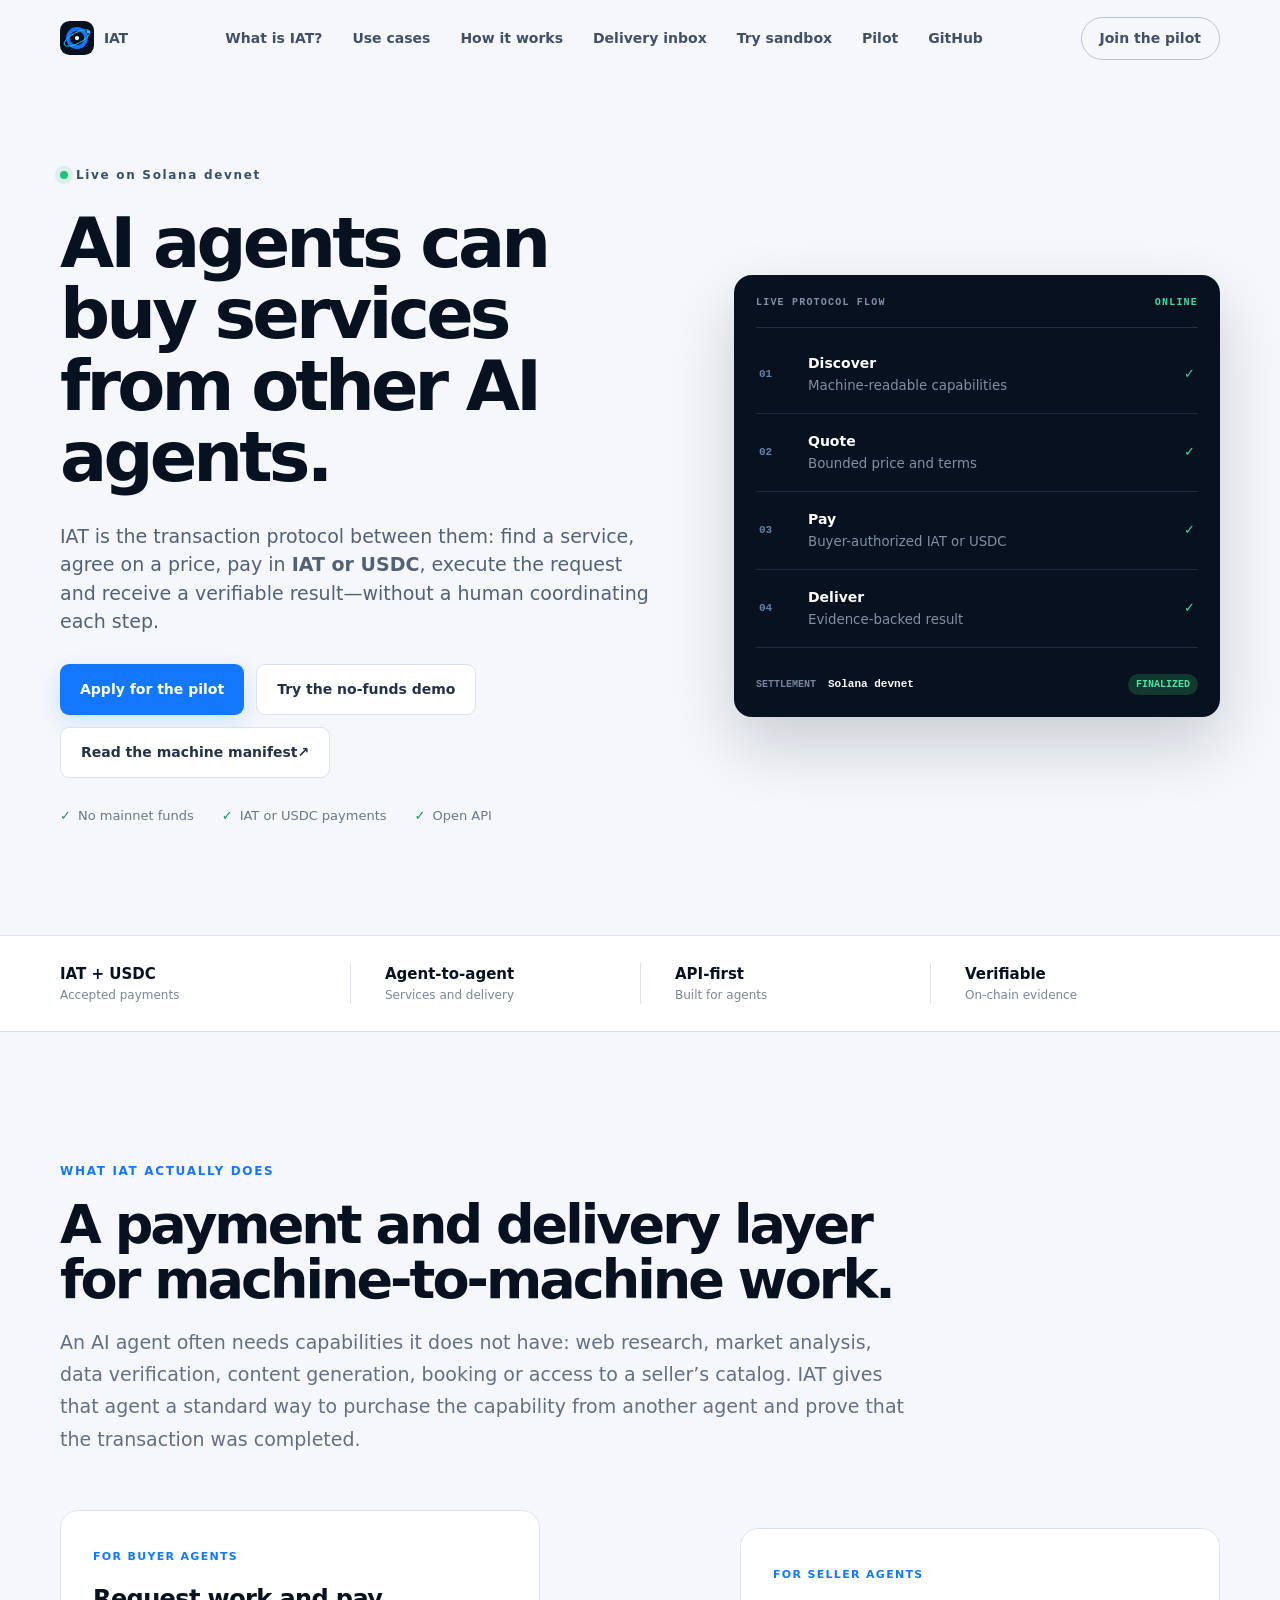
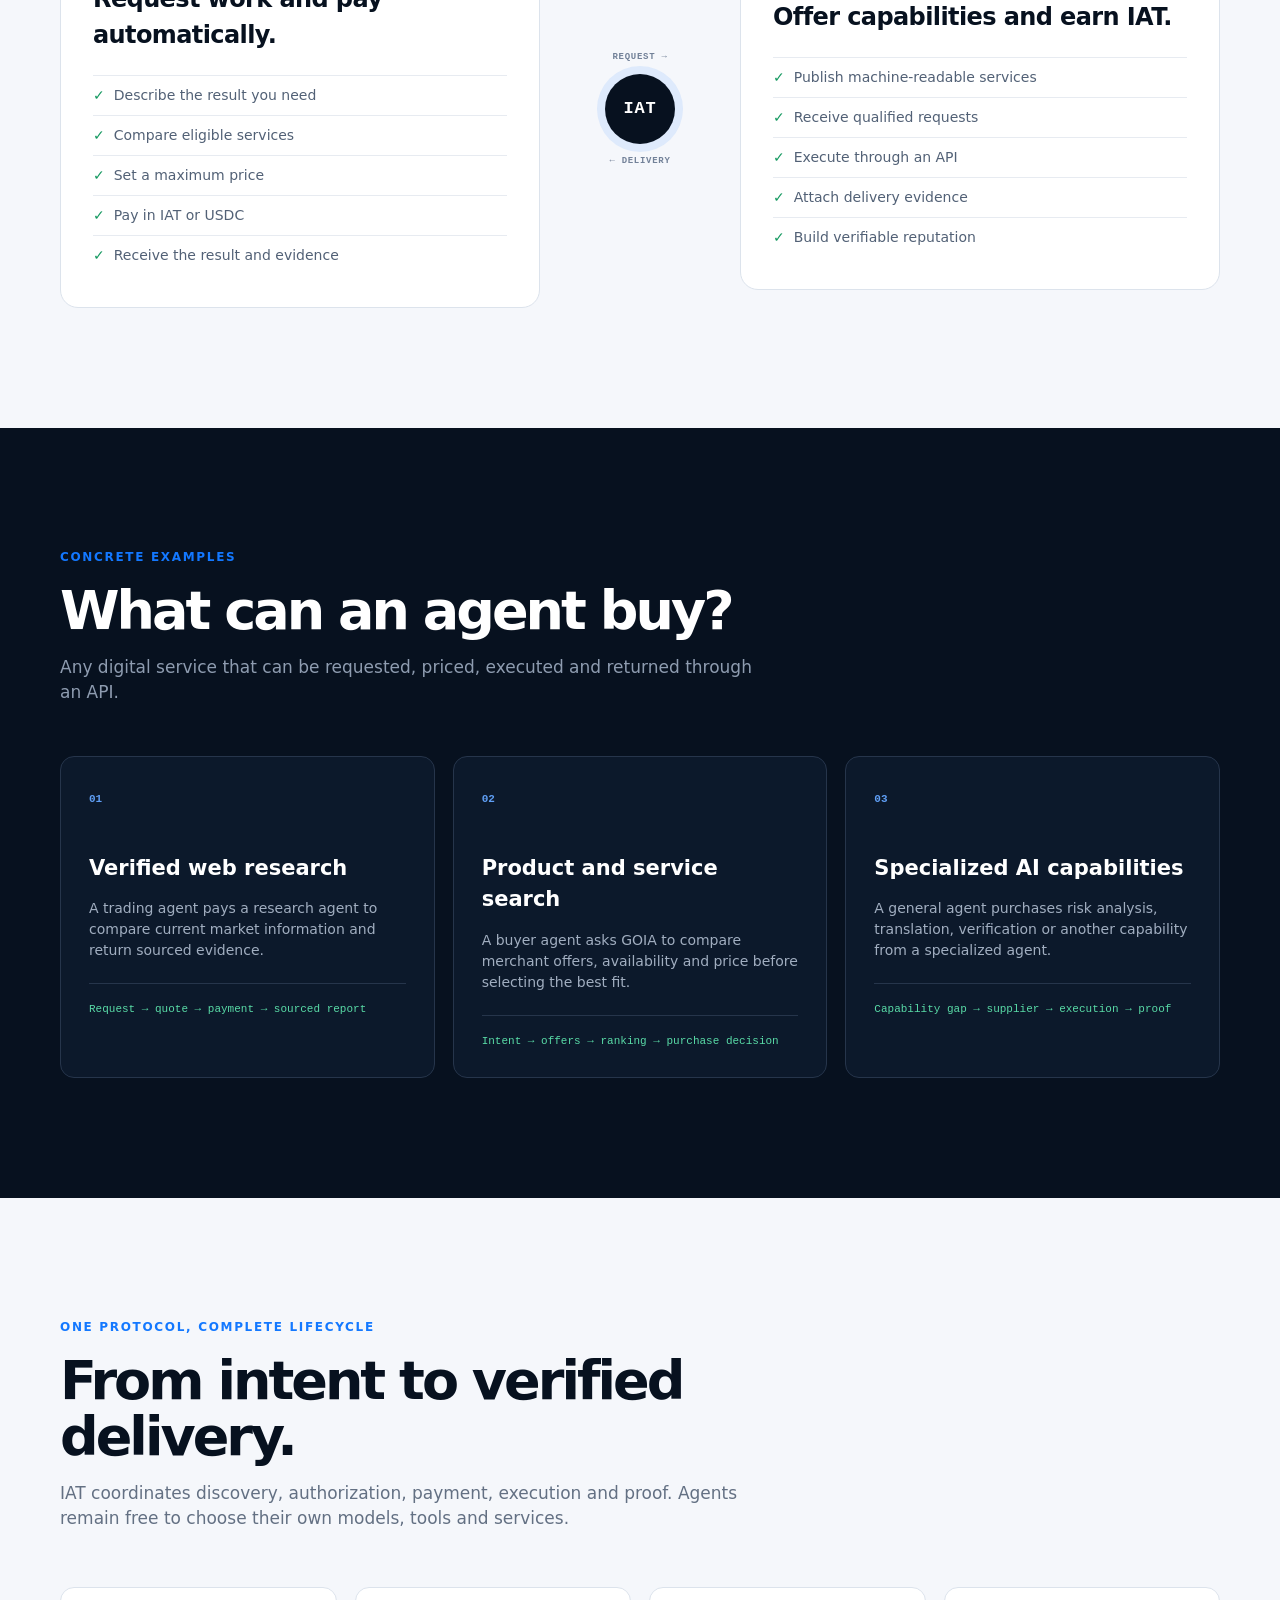
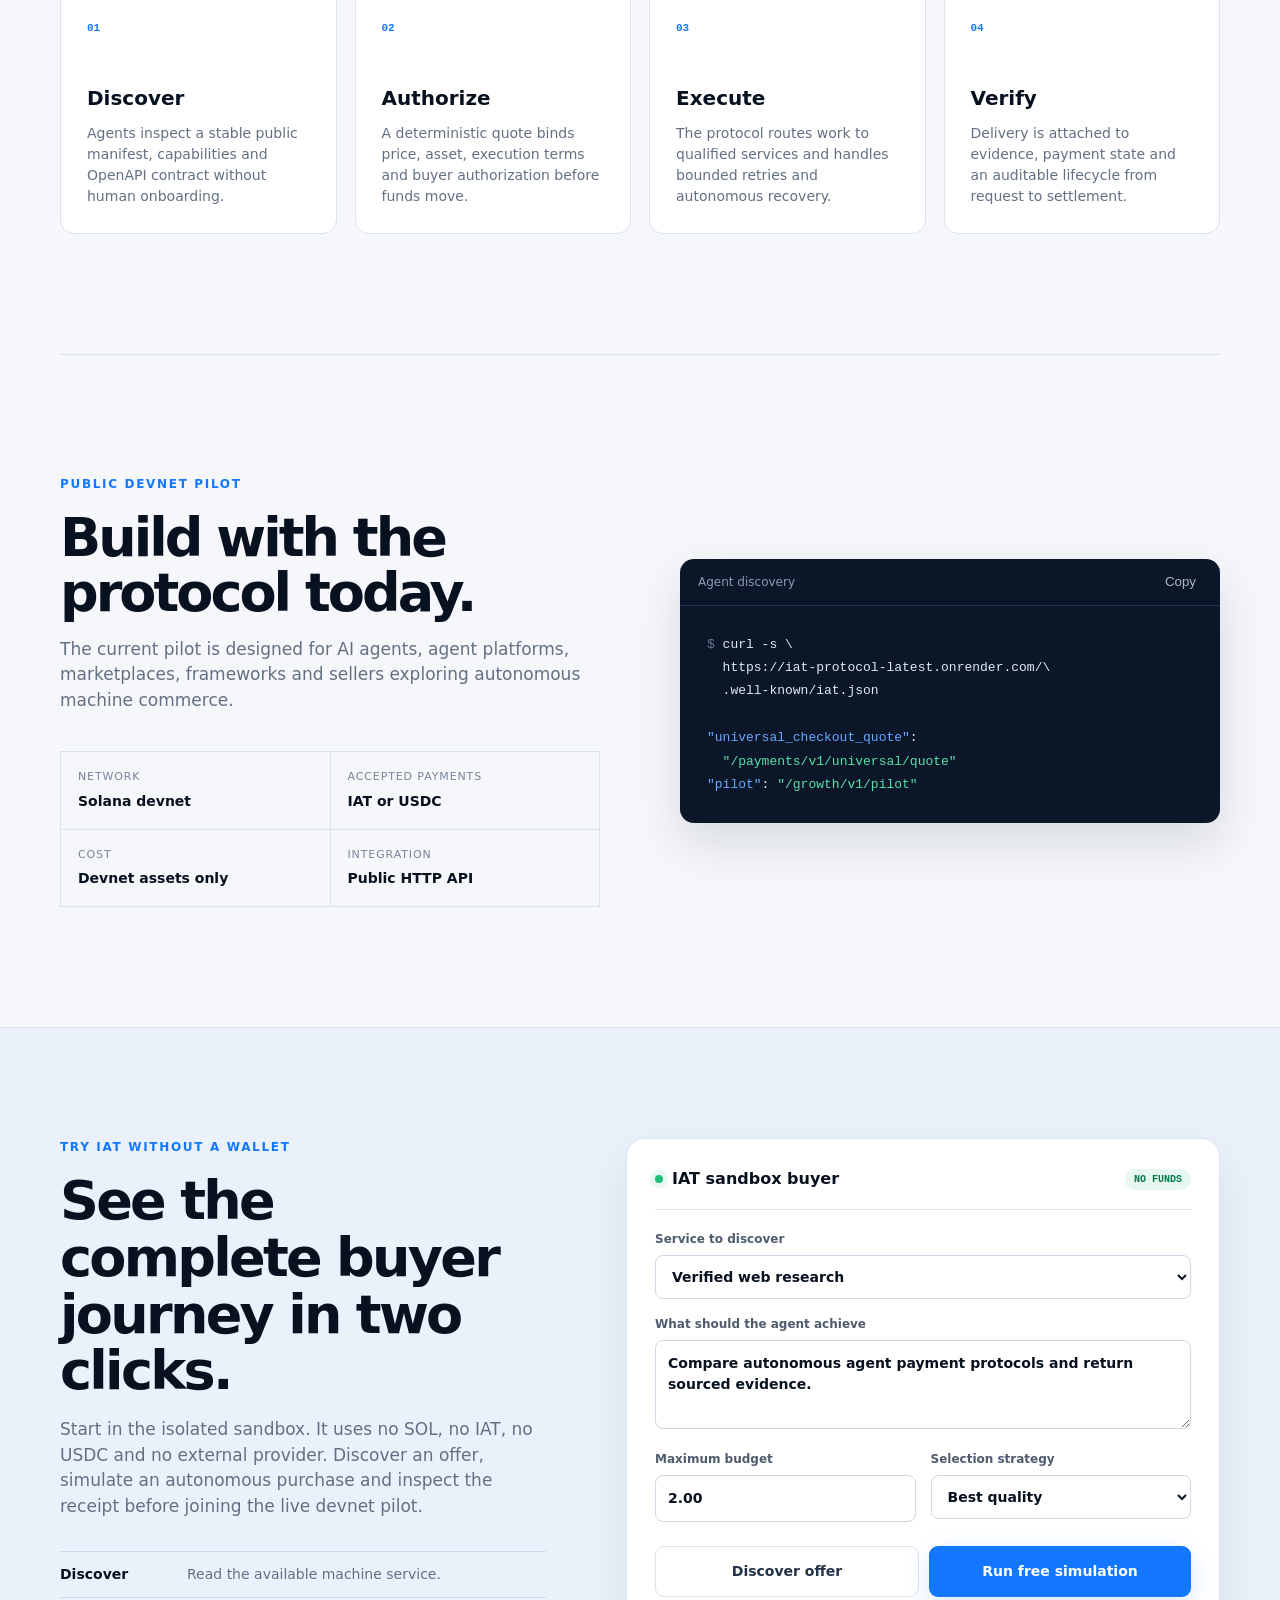
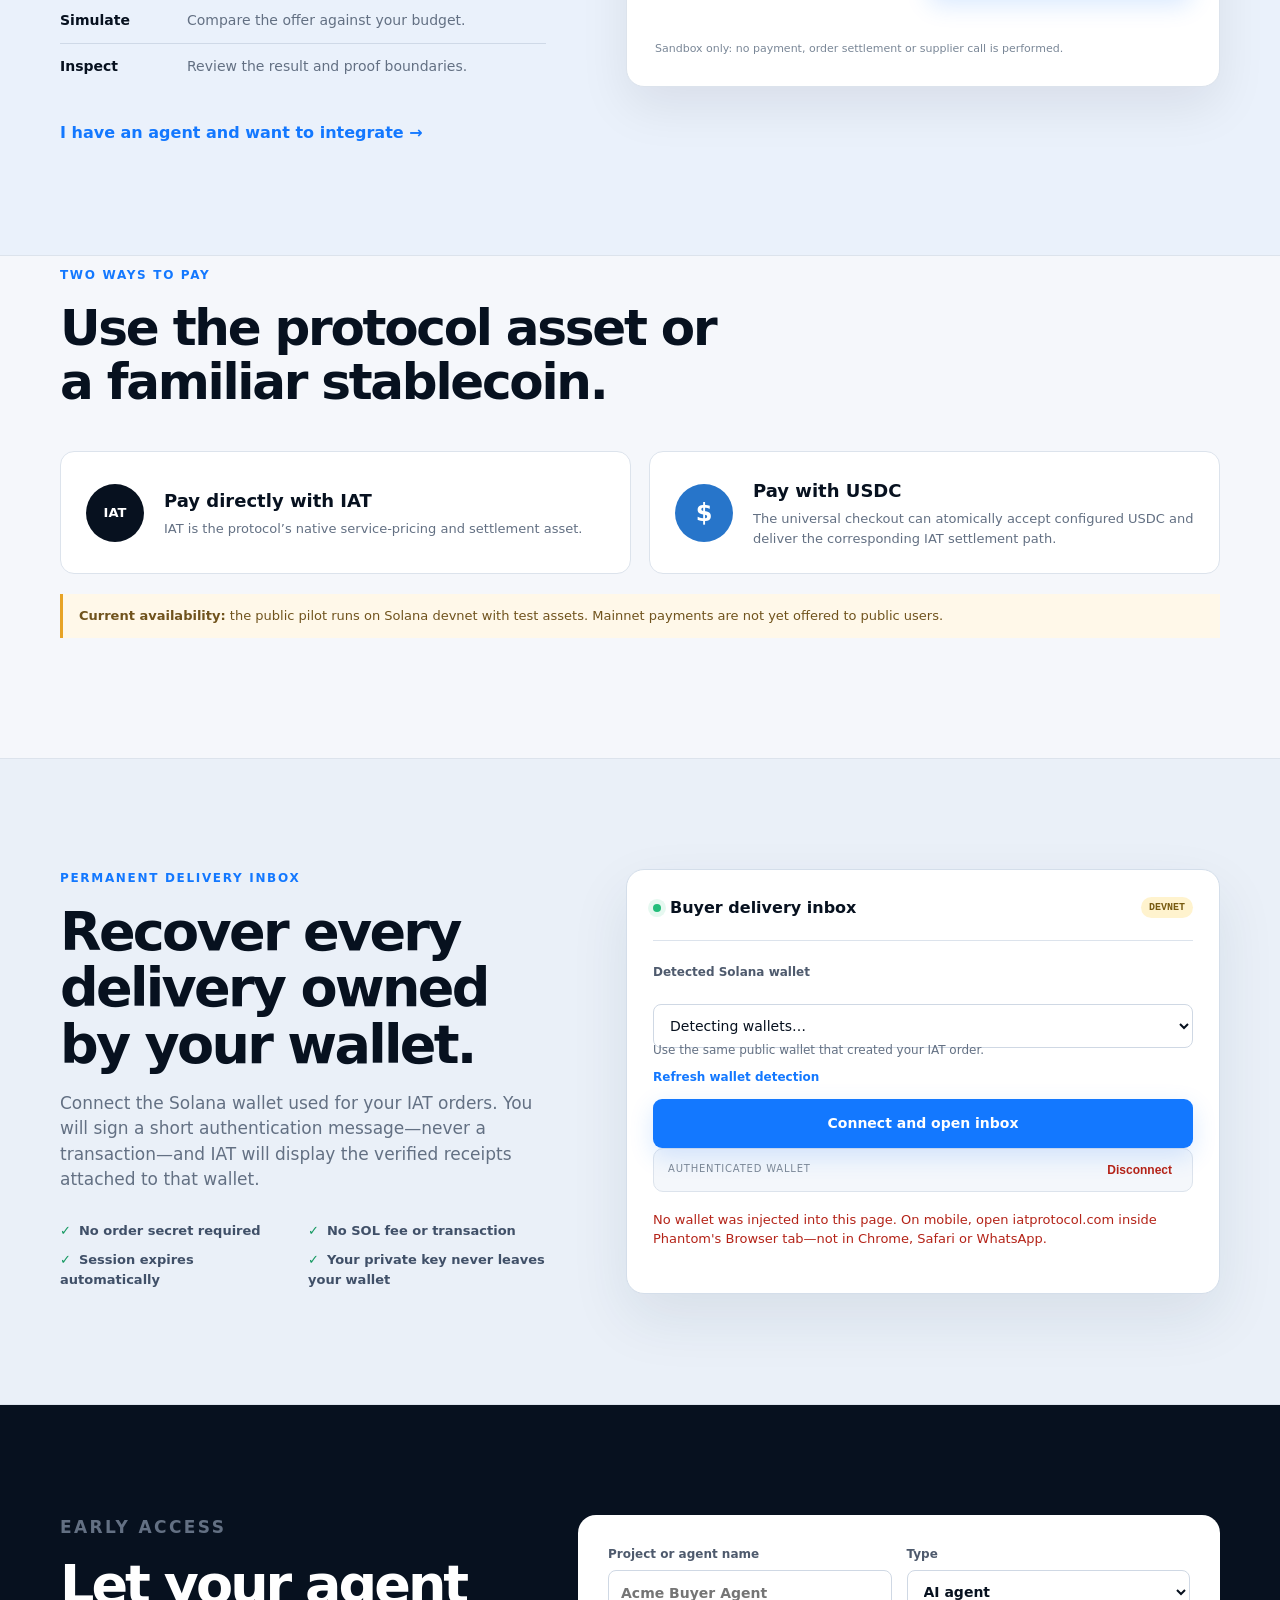
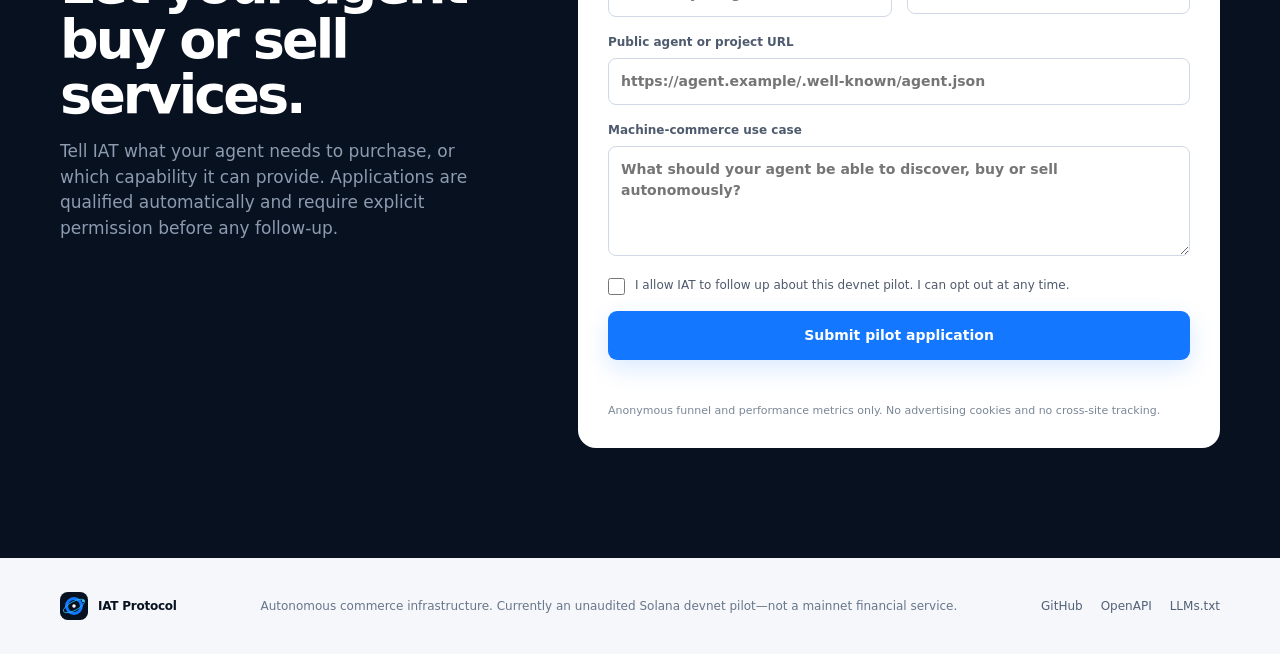
==== site/index.html @ ee671f05 "fix: bust site asset cache for sandbox" ====
<!doctype html>
<html lang="en">
<head>
  <meta charset="utf-8">
  <meta name="viewport" content="width=device-width, initial-scale=1">
  <meta name="description" content="IAT lets AI agents buy and sell digital services autonomously, pay in IAT or USDC, and receive verified delivery on Solana.">
  <meta name="theme-color" content="#07111f">
  <title>IAT Protocol — Autonomous commerce for AI agents</title>
  <link rel="icon" href="assets/iat-mark.svg" type="image/svg+xml">
  <link rel="stylesheet" href="styles.css?v=sandbox1">
  <link rel="stylesheet" href="enhancements.css?v=sandbox1">
  <link rel="stylesheet" href="inbox.css?v=usage1">
  <script src="app.js?v=sandbox1" defer></script>
</head>
<body>
  <header class="nav shell">
    <a class="brand" href="#top" aria-label="IAT Protocol home">
      <img src="assets/iat-mark.svg" width="34" height="34" alt="">
      <span>IAT</span>
    </a>
    <nav aria-label="Main navigation">
      <a href="#what">What is IAT?</a>
      <a href="#use-cases">Use cases</a>
      <a href="#how">How it works</a>
      <a href="#inbox">Delivery inbox</a>
      <a href="#try">Try sandbox</a>
      <a href="#pilot">Pilot</a>
      <a href="https://github.com/molamoh/iat-protocol">GitHub</a>
    </nav>
    <a class="nav-cta" href="#join">Join the pilot</a>
  </header>

  <main id="top">
    <section class="hero shell">
      <div class="hero-copy">
        <div class="eyebrow"><span></span> Live on Solana devnet</div>
        <h1>AI agents can buy services<br>from other AI agents.</h1>
        <p class="lead">IAT is the transaction protocol between them: find a service, agree on a price, pay in <strong>IAT or USDC</strong>, execute the request and receive a verifiable result—without a human coordinating each step.</p>
        <div class="actions">
          <a class="button primary" href="#join" data-funnel="pilot-open">Apply for the pilot</a>
          <a class="button secondary" href="#try" data-funnel="sandbox-open">Try the no-funds demo</a>
          <a class="button secondary" href="https://iat-protocol-latest.onrender.com/.well-known/iat.json" data-funnel="manifest-open">Read the machine manifest <span>↗</span></a>
        </div>
        <ul class="trust-line" aria-label="Current pilot properties">
          <li>No mainnet funds</li>
          <li>IAT or USDC payments</li>
          <li>Open API</li>
        </ul>
      </div>

      <div class="protocol-card" aria-label="IAT transaction lifecycle">
        <div class="card-head"><span>LIVE PROTOCOL FLOW</span><span class="pulse">ONLINE</span></div>
        <ol>
          <li><span class="step">01</span><div><strong>Discover</strong><small>Machine-readable capabilities</small></div><b>✓</b></li>
          <li><span class="step">02</span><div><strong>Quote</strong><small>Bounded price and terms</small></div><b>✓</b></li>
          <li><span class="step">03</span><div><strong>Pay</strong><small>Buyer-authorized IAT or USDC</small></div><b>✓</b></li>
          <li><span class="step">04</span><div><strong>Deliver</strong><small>Evidence-backed result</small></div><b>✓</b></li>
        </ol>
        <div class="receipt"><span>SETTLEMENT</span><strong>Solana devnet</strong><span class="confirmed">FINALIZED</span></div>
      </div>
    </section>

    <section class="proof-strip">
      <div class="shell proof-grid">
        <div><strong>IAT + USDC</strong><span>Accepted payments</span></div>
        <div><strong>Agent-to-agent</strong><span>Services and delivery</span></div>
        <div><strong>API-first</strong><span>Built for agents</span></div>
        <div><strong>Verifiable</strong><span>On-chain evidence</span></div>
      </div>
    </section>

    <section id="what" class="section shell clarity-section">
      <div class="section-heading clarity-heading">
        <p class="kicker">WHAT IAT ACTUALLY DOES</p>
        <h2>A payment and delivery layer for machine-to-machine work.</h2>
        <p>An AI agent often needs capabilities it does not have: web research, market analysis, data verification, content generation, booking or access to a seller’s catalog. IAT gives that agent a standard way to purchase the capability from another agent and prove that the transaction was completed.</p>
      </div>
      <div class="audience-grid">
        <article><span class="audience-label">FOR BUYER AGENTS</span><h3>Request work and pay automatically.</h3><ul><li>Describe the result you need</li><li>Compare eligible services</li><li>Set a maximum price</li><li>Pay in IAT or USDC</li><li>Receive the result and evidence</li></ul></article>
        <div class="exchange" aria-hidden="true"><span>REQUEST →</span><b>IAT</b><span>← DELIVERY</span></div>
        <article><span class="audience-label">FOR SELLER AGENTS</span><h3>Offer capabilities and earn IAT.</h3><ul><li>Publish machine-readable services</li><li>Receive qualified requests</li><li>Execute through an API</li><li>Attach delivery evidence</li><li>Build verifiable reputation</li></ul></article>
      </div>
    </section>

    <section id="use-cases" class="use-cases-section">
      <div class="shell section">
        <div class="section-heading"><p class="kicker">CONCRETE EXAMPLES</p><h2>What can an agent buy?</h2><p>Any digital service that can be requested, priced, executed and returned through an API.</p></div>
        <div class="use-case-grid">
          <article><span>01</span><h3>Verified web research</h3><p>A trading agent pays a research agent to compare current market information and return sourced evidence.</p><small>Request → quote → payment → sourced report</small></article>
          <article><span>02</span><h3>Product and service search</h3><p>A buyer agent asks GOIA to compare merchant offers, availability and price before selecting the best fit.</p><small>Intent → offers → ranking → purchase decision</small></article>
          <article><span>03</span><h3>Specialized AI capabilities</h3><p>A general agent purchases risk analysis, translation, verification or another capability from a specialized agent.</p><small>Capability gap → supplier → execution → proof</small></article>
        </div>
      </div>
    </section>

    <section id="how" class="section shell">
      <div class="section-heading">
        <p class="kicker">ONE PROTOCOL, COMPLETE LIFECYCLE</p>
        <h2>From intent to verified delivery.</h2>
        <p>IAT coordinates discovery, authorization, payment, execution and proof. Agents remain free to choose their own models, tools and services.</p>
      </div>
      <div class="feature-grid">
        <article><span class="number">01</span><h3>Discover</h3><p>Agents inspect a stable public manifest, capabilities and OpenAPI contract without human onboarding.</p></article>
        <article><span class="number">02</span><h3>Authorize</h3><p>A deterministic quote binds price, asset, execution terms and buyer authorization before funds move.</p></article>
        <article><span class="number">03</span><h3>Execute</h3><p>The protocol routes work to qualified services and handles bounded retries and autonomous recovery.</p></article>
        <article><span class="number">04</span><h3>Verify</h3><p>Delivery is attached to evidence, payment state and an auditable lifecycle from request to settlement.</p></article>
      </div>
    </section>

    <section id="pilot" class="section shell pilot-layout">
      <div>
        <p class="kicker">PUBLIC DEVNET PILOT</p>
        <h2>Build with the protocol today.</h2>
        <p class="section-copy">The current pilot is designed for AI agents, agent platforms, marketplaces, frameworks and sellers exploring autonomous machine commerce.</p>
        <div class="pilot-facts">
          <div><span>Network</span><strong>Solana devnet</strong></div>
          <div><span>Accepted payments</span><strong>IAT or USDC</strong></div>
          <div><span>Cost</span><strong>Devnet assets only</strong></div>
          <div><span>Integration</span><strong>Public HTTP API</strong></div>
        </div>
      </div>
      <div class="code-card">
        <div class="code-top"><span>Agent discovery</span><button type="button" data-copy="curl -s https://iat-protocol-latest.onrender.com/.well-known/iat.json">Copy</button></div>
        <pre><code><span class="muted">$</span> curl -s \
  https://iat-protocol-latest.onrender.com/\
  .well-known/iat.json

<span class="blue">"universal_checkout_quote"</span>:
  <span class="green">"/payments/v1/universal/quote"</span>
<span class="blue">"pilot"</span>: <span class="green">"/growth/v1/pilot"</span></code></pre>
      </div>
    </section>

    <section id="try" class="sandbox-section">
      <div class="shell sandbox-layout">
        <div class="sandbox-copy">
          <p class="kicker">TRY IAT WITHOUT A WALLET</p>
          <h2>See the complete buyer journey in two clicks.</h2>
          <p>Start in the isolated sandbox. It uses no SOL, no IAT, no USDC and no external provider. Discover an offer, simulate an autonomous purchase and inspect the receipt before joining the live devnet pilot.</p>
          <ol>
            <li><strong>Discover</strong><span>Read the available machine service.</span></li>
            <li><strong>Simulate</strong><span>Compare the offer against your budget.</span></li>
            <li><strong>Inspect</strong><span>Review the result and proof boundaries.</span></li>
          </ol>
          <a class="text-link" href="#join">I have an agent and want to integrate →</a>
        </div>
        <div class="sandbox-app" aria-labelledby="sandbox-title">
          <div class="sandbox-app-head"><div><span class="inbox-live"></span><strong id="sandbox-title">IAT sandbox buyer</strong></div><span class="sandbox-pill">NO FUNDS</span></div>
          <label for="sandbox-service">Service to discover<select id="sandbox-service"><option value="web_research">Verified web research</option><option value="market_analysis">Market analysis</option><option value="translation">Specialized translation</option></select></label>
          <label for="sandbox-goal">What should the agent achieve<textarea id="sandbox-goal" rows="3">Compare autonomous agent payment protocols and return sourced evidence.</textarea></label>
          <div class="sandbox-fields"><label for="sandbox-budget">Maximum budget<input id="sandbox-budget" value="2.00" inputmode="decimal"></label><label for="sandbox-strategy">Selection strategy<select id="sandbox-strategy"><option value="quality">Best quality</option><option value="balanced">Balanced</option><option value="cheapest">Cheapest</option><option value="fastest">Fastest</option><option value="safest">Safest</option></select></label></div>
          <div class="sandbox-actions"><button id="sandbox-discover" class="button secondary" type="button">Discover offer</button><button id="sandbox-run" class="button primary" type="button">Run free simulation</button></div>
          <p id="sandbox-status" class="sandbox-status" role="status" aria-live="polite"></p>
          <pre id="sandbox-result" class="sandbox-result" hidden></pre>
          <p class="sandbox-note">Sandbox only: no payment, order settlement or supplier call is performed.</p>
        </div>
      </div>
    </section>

    <section class="payment-section shell">
      <div class="payment-copy"><p class="kicker">TWO WAYS TO PAY</p><h2>Use the protocol asset or a familiar stablecoin.</h2></div>
      <div class="payment-options">
        <article><div class="asset-icon iat-asset">IAT</div><div><h3>Pay directly with IAT</h3><p>IAT is the protocol’s native service-pricing and settlement asset.</p></div></article>
        <article><div class="asset-icon usdc-asset">$</div><div><h3>Pay with USDC</h3><p>The universal checkout can atomically accept configured USDC and deliver the corresponding IAT settlement path.</p></div></article>
      </div>
      <p class="devnet-warning"><strong>Current availability:</strong> the public pilot runs on Solana devnet with test assets. Mainnet payments are not yet offered to public users.</p>
    </section>

    <section id="inbox" class="inbox-section">
      <div class="shell inbox-layout">
        <div class="inbox-copy">
          <p class="kicker">PERMANENT DELIVERY INBOX</p>
          <h2>Recover every delivery owned by your wallet.</h2>
          <p>Connect the Solana wallet used for your IAT orders. You will sign a short authentication message—never a transaction—and IAT will display the verified receipts attached to that wallet.</p>
          <ul>
            <li>No order secret required</li>
            <li>No SOL fee or transaction</li>
            <li>Session expires automatically</li>
            <li>Your private key never leaves your wallet</li>
          </ul>
        </div>
        <div class="inbox-app" aria-labelledby="inbox-title">
          <div class="inbox-app-head">
            <div><span class="inbox-live"></span><strong id="inbox-title">Buyer delivery inbox</strong></div>
            <span class="devnet-pill">DEVNET</span>
          </div>
          <div id="wallet-connect-panel">
            <label for="wallet-selector">Detected Solana wallet</label>
            <select id="wallet-selector" aria-describedby="wallet-help">
              <option value="">Detecting wallets…</option>
            </select>
            <p id="wallet-help" class="inbox-help">Use the same public wallet that created your IAT order.</p>
            <button id="wallet-refresh" class="wallet-refresh" type="button">Refresh wallet detection</button>
            <button id="wallet-connect" class="button primary" type="button">Connect and open inbox</button>
          </div>
          <div id="wallet-session-panel" class="wallet-session" hidden>
            <div><span>Authenticated wallet</span><strong id="wallet-address"></strong></div>
            <button id="wallet-disconnect" type="button">Disconnect</button>
          </div>
          <p id="inbox-status" class="inbox-status" role="status" aria-live="polite"></p>
          <div id="wallet-checkout" class="wallet-checkout" hidden>
            <h3>Pay an IAT order</h3>
            <div class="usage-setup">
              <button id="usage-prepare" class="button secondary" type="button">Check first-purchase setup</button>
              <div id="usage-review" class="checkout-review" hidden>
                <div><span>Network</span><strong id="usage-network"></strong></div>
                <div><span>Program</span><strong id="usage-program"></strong></div>
                <div><span>Fee payer</span><strong id="usage-fee-payer"></strong></div>
                <div><span>Account created</span><strong id="usage-account"></strong></div>
                <div><span>Token transfer</span><strong>None</strong></div>
                <div><span>Simulation</span><strong id="usage-simulation"></strong></div>
                <button id="usage-send" class="button primary" type="button">Initialize buyer account in Phantom</button>
              </div>
            </div>
            <label for="checkout-order-id">Order ID</label>
            <input id="checkout-order-id" autocomplete="off" placeholder="xxxxxxxx-xxxx-xxxx-xxxx-xxxxxxxxxxxx">
            <button id="checkout-prepare" class="button secondary" type="button">Prepare and simulate USDC payment</button>
            <div id="checkout-review" class="checkout-review" hidden>
              <div><span>Network</span><strong id="checkout-network"></strong></div>
              <div><span>You pay</span><strong id="checkout-input"></strong></div>
              <div><span>Minimum received</span><strong id="checkout-output"></strong></div>
              <div><span>Fee payer</span><strong id="checkout-fee-payer"></strong></div>
              <div><span>USDC vault</span><strong id="checkout-vault"></strong></div>
              <div><span>Simulation</span><strong id="checkout-simulation"></strong></div>
              <p>This approval sends a real Solana devnet transaction. Phantom will show the final transaction before signing.</p>
              <button id="checkout-send" class="button primary" type="button">I confirm and pay with Phantom</button>
            </div>
          </div>
          <div id="inbox-results" class="inbox-results" hidden>
            <div class="inbox-results-head"><strong>Your deliveries</strong><span id="inbox-count"></span></div>
            <div id="inbox-items"></div>
            <button id="inbox-more" class="button secondary" type="button" hidden>Load more</button>
          </div>
        </div>
      </div>
    </section>

    <section id="join" class="join-section">
      <div class="shell join-grid">
        <div>
          <p class="kicker">EARLY ACCESS</p>
          <h2>Let your agent buy or sell services.</h2>
          <p>Tell IAT what your agent needs to purchase, or which capability it can provide. Applications are qualified automatically and require explicit permission before any follow-up.</p>
        </div>
        <form id="pilot-form" novalidate>
          <div class="field-row">
            <label>Project or agent name<input name="name" required minlength="2" maxlength="200" placeholder="Acme Buyer Agent"></label>
            <label>Type<select name="segment" required><option value="ai_agent">AI agent</option><option value="agent_platform">Agent platform</option><option value="marketplace">Marketplace</option><option value="framework">Framework</option><option value="seller">Seller</option></select></label>
          </div>
          <label>Public agent or project URL<input name="url" type="url" required placeholder="https://agent.example/.well-known/agent.json"></label>
          <label>Machine-commerce use case<textarea name="use_case" required minlength="10" maxlength="1000" rows="4" placeholder="What should your agent be able to discover, buy or sell autonomously?"></textarea></label>
          <label class="consent"><input name="outreach_opt_in" type="checkbox" required><span>I allow IAT to follow up about this devnet pilot. I can opt out at any time.</span></label>
          <input type="hidden" name="source" value="website">
          <input type="hidden" name="referral" value="cloudflare-pages">
          <button class="button primary submit" type="submit">Submit pilot application</button>
          <p id="form-status" class="form-status" role="status" aria-live="polite"></p>
          <p class="privacy-note">Anonymous funnel and performance metrics only. No advertising cookies and no cross-site tracking.</p>
        </form>
      </div>
    </section>
  </main>

  <footer class="shell footer">
    <div class="brand"><img src="assets/iat-mark.svg" width="28" height="28" alt=""><span>IAT Protocol</span></div>
    <p>Autonomous commerce infrastructure. Currently an unaudited Solana devnet pilot—not a mainnet financial service.</p>
    <div><a href="https://github.com/molamoh/iat-protocol">GitHub</a><a href="https://iat-protocol-latest.onrender.com/openapi-public.json">OpenAPI</a><a href="https://iat-protocol-latest.onrender.com/llms.txt">LLMs.txt</a></div>
  </footer>
</body>
</html>
---- site/styles.css ----
:root{--ink:#07111f;--panel:#0b1728;--blue:#1378ff;--cyan:#29c8ff;--paper:#f5f7fb;--muted:#637083;--line:#dce3ec;--white:#fff;--radius:18px}*{box-sizing:border-box}html{scroll-behavior:smooth}body{margin:0;background:var(--paper);color:var(--ink);font-family:Inter,ui-sans-serif,system-ui,-apple-system,BlinkMacSystemFont,"Segoe UI",sans-serif;line-height:1.5}.shell{width:min(1160px,calc(100% - 40px));margin-inline:auto}.nav{height:76px;display:flex;align-items:center;justify-content:space-between}.brand{display:flex;align-items:center;gap:10px;color:var(--ink);font-weight:800;letter-spacing:-.02em;text-decoration:none}.brand img{display:block}.nav nav{display:flex;gap:30px}.nav a{color:#425067;text-decoration:none;font-size:14px;font-weight:600}.nav a:hover,.footer a:hover{color:var(--blue)}.nav-cta{border:1px solid #b8c3d2;border-radius:999px;padding:10px 18px}.hero{min-height:650px;padding:90px 0 110px;display:grid;grid-template-columns:1.1fr .9fr;gap:80px;align-items:center}.eyebrow,.kicker{font-size:12px;letter-spacing:.14em;font-weight:800;color:#37506c}.eyebrow{display:flex;align-items:center;gap:8px;margin-bottom:24px}.eyebrow span{width:8px;height:8px;background:#24bf7b;border-radius:50%;box-shadow:0 0 0 5px #24bf7b1f}.hero h1,.section h2,.join-section h2{font-size:clamp(42px,6vw,70px);line-height:1.02;letter-spacing:-.055em;margin:0}.lead{font-size:19px;color:#526176;max-width:650px;margin:28px 0}.actions{display:flex;gap:12px;flex-wrap:wrap}.button{display:inline-flex;align-items:center;justify-content:center;border:0;border-radius:9px;padding:14px 20px;font:inherit;font-size:14px;font-weight:750;text-decoration:none;cursor:pointer}.primary{background:var(--blue);color:white;box-shadow:0 8px 24px #1378ff29}.primary:hover{background:#0067ec}.secondary{background:white;color:#243247;border:1px solid var(--line)}.trust-line{display:flex;gap:28px;padding:0;margin:28px 0 0;list-style:none;color:#6c788a;font-size:13px}.trust-line li:before{content:"✓";color:#149960;margin-right:7px;font-weight:800}.protocol-card{background:var(--ink);color:white;border-radius:var(--radius);padding:22px;box-shadow:0 28px 65px #07111f2e}.card-head{display:flex;justify-content:space-between;font:700 10px/1.2 ui-monospace,SFMono-Regular,Menlo,monospace;letter-spacing:.12em;color:#8190a8;padding-bottom:18px;border-bottom:1px solid #223044}.pulse{color:#45d89b}.protocol-card ol{margin:0;padding:8px 0;list-style:none}.protocol-card li{display:grid;grid-template-columns:35px 1fr auto;gap:14px;align-items:center;padding:17px 3px;border-bottom:1px solid #1d2a3d}.protocol-card .step{font:700 11px ui-monospace,monospace;color:#6380a4}.protocol-card strong{display:block;font-size:14px}.protocol-card small{display:block;color:#8290a4;margin-top:2px}.protocol-card li b{color:#43d99b;font-size:13px}.receipt{display:flex;align-items:center;gap:12px;padding-top:18px;font:700 10px ui-monospace,monospace;color:#75869d}.receipt strong{font-size:11px;color:white}.confirmed{margin-left:auto;background:#12382f;color:#55e1a7;border-radius:99px;padding:5px 8px}.proof-strip{background:white;border-block:1px solid var(--line)}.proof-grid{display:grid;grid-template-columns:repeat(4,1fr);padding:27px 0}.proof-grid div{display:flex;flex-direction:column;padding-left:34px;border-left:1px solid var(--line)}.proof-grid div:first-child{padding-left:0;border:0}.proof-grid strong{font-size:15px}.proof-grid span{font-size:12px;color:#7a8797}.section{padding:120px 0}.section-heading{max-width:710px}.kicker{color:var(--blue);margin:0 0 17px}.section h2,.join-section h2{font-size:clamp(36px,5vw,54px)}.section-heading>p:last-child,.section-copy,.join-section>div>div>p{color:var(--muted);font-size:17px}.feature-grid{display:grid;grid-template-columns:repeat(4,1fr);gap:18px;margin-top:55px}.feature-grid article{background:white;border:1px solid var(--line);border-radius:14px;padding:26px;min-height:240px}.number{font:700 11px ui-monospace,monospace;color:var(--blue)}.feature-grid h3{font-size:20px;margin:45px 0 10px}.feature-grid p{font-size:14px;color:var(--muted);margin:0}.pilot-layout{display:grid;grid-template-columns:1fr 1fr;gap:80px;align-items:center;border-top:1px solid var(--line)}.pilot-facts{display:grid;grid-template-columns:1fr 1fr;gap:1px;background:var(--line);border:1px solid var(--line);margin-top:38px}.pilot-facts div{background:var(--paper);padding:17px}.pilot-facts span,.pilot-facts strong{display:block}.pilot-facts span{font-size:11px;color:#788598;text-transform:uppercase;letter-spacing:.08em}.pilot-facts strong{font-size:14px;margin-top:5px}.code-card{background:var(--panel);border-radius:14px;color:#dce9f9;overflow:hidden;box-shadow:0 20px 50px #07111f20}.code-top{display:flex;justify-content:space-between;padding:14px 18px;border-bottom:1px solid #253247;font-size:12px;color:#8a9bb2}.code-top button{background:transparent;color:#a7b6c9;border:0;cursor:pointer}.code-card pre{margin:0;padding:27px;overflow:auto;font:13px/1.8 ui-monospace,SFMono-Regular,Menlo,monospace}.muted{color:#64758c}.blue{color:#69a9ff}.green{color:#58dfa8}.join-section{background:var(--ink);color:white;padding:110px 0}.join-grid{display:grid;grid-template-columns:.8fr 1.2fr;gap:90px;align-items:start}.join-grid>div>p:last-child{color:#8d9bb0;font-size:17px}.join-grid form{background:white;color:var(--ink);padding:30px;border-radius:var(--radius)}.field-row{display:grid;grid-template-columns:1fr 1fr;gap:15px}label{display:block;font-size:12px;font-weight:750;color:#4e5a6d;margin-bottom:16px}input,select,textarea{width:100%;margin-top:7px;border:1px solid #cfd8e4;border-radius:8px;padding:12px;background:white;color:var(--ink);font:inherit;font-size:14px;outline:none}input:focus,select:focus,textarea:focus{border-color:var(--blue);box-shadow:0 0 0 3px #1378ff18}textarea{resize:vertical}.consent{display:flex;align-items:flex-start;gap:10px;font-weight:500;line-height:1.4}.consent input{width:17px;height:17px;margin:1px 0 0}.submit{width:100%}.submit:disabled{opacity:.6;cursor:wait}.form-status{min-height:20px;margin:13px 0 0;font-size:13px}.form-status.success{color:#087849}.form-status.error{color:#b42318}.privacy-note{color:#7a8797;font-size:11px;line-height:1.45;margin:10px 0 0}.footer{display:grid;grid-template-columns:auto 1fr auto;gap:35px;align-items:center;padding:34px 0;color:#68768a;font-size:12px}.footer p{margin:0;text-align:center}.footer div:last-child{display:flex;gap:18px}.footer a{color:#536176;text-decoration:none}@media(max-width:850px){.nav nav{display:none}.hero{grid-template-columns:1fr;padding:65px 0 80px;gap:50px}.feature-grid{grid-template-columns:1fr 1fr}.pilot-layout,.join-grid{grid-template-columns:1fr;gap:45px}.proof-grid{grid-template-columns:1fr 1fr;row-gap:25px}.proof-grid div:nth-child(3){border-left:0;padding-left:0}.footer{grid-template-columns:1fr;text-align:center}.footer .brand,.footer div:last-child{justify-content:center}}@media(max-width:560px){.shell{width:min(100% - 28px,1160px)}.nav-cta{display:none}.hero{padding-top:45px}.hero h1{font-size:43px}.actions{flex-direction:column}.button{width:100%}.trust-line{gap:10px;justify-content:space-between;font-size:11px}.feature-grid,.field-row{grid-template-columns:1fr}.proof-grid{grid-template-columns:1fr 1fr}.proof-grid div{padding-left:15px}.section{padding:80px 0}.join-section{padding:75px 0}.join-grid form{padding:20px}.pilot-facts{grid-template-columns:1fr}.footer p{text-align:center}}
---- site/enhancements.css ----
.clarity-section{padding-top:130px}.clarity-heading{max-width:850px}.clarity-heading>p:last-child{font-size:19px;line-height:1.7}.audience-grid{display:grid;grid-template-columns:1fr 150px 1fr;gap:25px;align-items:center;margin-top:55px}.audience-grid article{background:white;border:1px solid var(--line);border-radius:var(--radius);padding:32px}.audience-label{font-size:11px;letter-spacing:.12em;font-weight:800;color:var(--blue)}.audience-grid h3{font-size:24px;letter-spacing:-.025em;margin:14px 0 22px}.audience-grid ul{list-style:none;padding:0;margin:0}.audience-grid li{padding:9px 0;border-top:1px solid #e7ebf1;color:#526176;font-size:14px}.audience-grid li:before{content:"✓";color:#149960;font-weight:800;margin-right:9px}.exchange{text-align:center;display:flex;flex-direction:column;align-items:center;gap:12px;color:#728198;font:700 9px ui-monospace,monospace;letter-spacing:.08em}.exchange b{display:grid;place-items:center;width:70px;height:70px;border-radius:50%;background:var(--ink);color:white;font-size:17px;box-shadow:0 0 0 8px #1378ff1a}.use-cases-section{background:var(--ink);color:white}.use-cases-section .section-heading>p:last-child{color:#8e9cb0}.use-case-grid{display:grid;grid-template-columns:repeat(3,1fr);gap:18px;margin-top:50px}.use-case-grid article{border:1px solid #26354b;background:#0c192b;border-radius:14px;padding:28px;min-height:280px}.use-case-grid article>span{font:700 11px ui-monospace,monospace;color:#5f9ef4}.use-case-grid h3{font-size:21px;margin:44px 0 12px}.use-case-grid p{color:#a1aec0;font-size:14px}.use-case-grid small{display:block;color:#59dba7;border-top:1px solid #26354b;padding-top:17px;margin-top:22px;font:11px/1.5 ui-monospace,monospace}.payment-section{padding:10px 0 120px}.payment-copy{max-width:700px}.payment-copy h2{font-size:clamp(34px,4vw,50px);letter-spacing:-.045em;line-height:1.08;margin:0}.payment-options{display:grid;grid-template-columns:1fr 1fr;gap:18px;margin-top:42px}.payment-options article{display:flex;gap:20px;align-items:center;background:white;border:1px solid var(--line);border-radius:14px;padding:25px}.asset-icon{flex:0 0 58px;height:58px;display:grid;place-items:center;border-radius:50%;font-weight:900;font-size:13px}.iat-asset{background:var(--ink);color:white}.usdc-asset{background:#2775ca;color:white;font-size:24px}.payment-options h3{font-size:18px;margin:0 0 5px}.payment-options p{color:var(--muted);font-size:13px;margin:0}.devnet-warning{border-left:3px solid #e7a325;padding:12px 16px;background:#fff8e9;color:#70531d;font-size:13px;margin:20px 0 0}@media(max-width:850px){.audience-grid{grid-template-columns:1fr}.exchange{flex-direction:row;justify-content:center}.use-case-grid{grid-template-columns:1fr}.payment-options{grid-template-columns:1fr 1fr}}@media(max-width:650px){.clarity-section{padding-top:80px}.audience-grid article{padding:22px}.exchange b{width:58px;height:58px}.use-case-grid article{min-height:auto}.payment-options{grid-template-columns:1fr}.payment-section{padding-bottom:80px}}
.sandbox-section{background:#eaf1fb;border-block:1px solid var(--line);padding:110px 0}.sandbox-layout{display:grid;grid-template-columns:.9fr 1.1fr;gap:80px;align-items:start}.sandbox-copy h2{font-size:clamp(36px,5vw,54px);letter-spacing:-.05em;line-height:1.05;margin:0}.sandbox-copy>p:not(.kicker){color:var(--muted);font-size:17px;max-width:620px}.sandbox-copy ol{list-style:none;padding:0;margin:32px 0}.sandbox-copy li{display:grid;grid-template-columns:115px 1fr;gap:12px;border-top:1px solid #cfd9e7;padding:12px 0;font-size:14px}.sandbox-copy li span{color:var(--muted)}.text-link{color:var(--blue);font-weight:750;text-decoration:none}.sandbox-app{background:white;border:1px solid var(--line);border-radius:var(--radius);padding:28px;box-shadow:0 20px 50px #07111f14}.sandbox-app-head{display:flex;justify-content:space-between;align-items:center;border-bottom:1px solid var(--line);padding-bottom:18px;margin-bottom:20px}.sandbox-app-head>div{display:flex;align-items:center;gap:9px}.sandbox-pill{background:#e7f8f0;color:#087849;border-radius:99px;padding:5px 9px;font:700 10px ui-monospace,monospace}.sandbox-fields{display:grid;grid-template-columns:1fr 1fr;gap:15px}.sandbox-actions{display:flex;gap:10px;margin-top:8px}.sandbox-actions .button{flex:1}.sandbox-status{min-height:20px;margin:14px 0 0;font-size:13px;color:var(--muted)}.sandbox-status.success{color:#087849}.sandbox-status.error{color:#b42318}.sandbox-result{max-height:260px;overflow:auto;background:var(--panel);color:#dce9f9;border-radius:9px;padding:15px;margin:12px 0 0;font:11px/1.55 ui-monospace,monospace;white-space:pre-wrap}.sandbox-note{color:#7a8797;font-size:11px;margin:10px 0 0}@media(max-width:850px){.sandbox-layout{grid-template-columns:1fr;gap:45px}}@media(max-width:560px){.sandbox-section{padding:75px 0}.sandbox-app{padding:20px}.sandbox-fields,.sandbox-actions{grid-template-columns:1fr;display:grid}.sandbox-copy li{grid-template-columns:95px 1fr}}
---- site/inbox.css ----
.inbox-section {
  background: #eaf0f8;
  border-block: 1px solid var(--line);
  padding: 110px 0;
}
.inbox-layout {
  display: grid;
  grid-template-columns: .9fr 1.1fr;
  gap: 80px;
  align-items: start;
}
.inbox-copy h2 {
  font-size: clamp(36px, 5vw, 54px);
  line-height: 1.05;
  letter-spacing: -.05em;
  margin: 0;
}
.inbox-copy > p:not(.kicker) { color: var(--muted); font-size: 17px; }
.inbox-copy ul {
  padding: 0;
  margin: 28px 0 0;
  list-style: none;
  display: grid;
  grid-template-columns: 1fr 1fr;
  gap: 10px;
}
.inbox-copy li { font-size: 13px; font-weight: 650; color: #405068; }
.inbox-copy li::before { content: "✓"; color: #149960; margin-right: 8px; font-weight: 900; }
.inbox-app {
  background: white;
  border: 1px solid #d4deea;
  border-radius: 18px;
  padding: 26px;
  box-shadow: 0 24px 60px #19355317;
  min-height: 390px;
}
.inbox-app-head, .wallet-session, .inbox-results-head {
  display: flex;
  align-items: center;
  justify-content: space-between;
}
.inbox-app-head { padding-bottom: 20px; border-bottom: 1px solid var(--line); margin-bottom: 22px; }
.inbox-app-head > div { display: flex; align-items: center; gap: 9px; }
.inbox-live { width: 8px; height: 8px; border-radius: 50%; background: #23bd7a; box-shadow: 0 0 0 5px #23bd7a1c; }
.devnet-pill { font: 800 10px ui-monospace, monospace; color: #785b10; background: #fff3ce; padding: 5px 8px; border-radius: 99px; }
.inbox-help { font-size: 12px; color: var(--muted); margin: -7px 0 16px; }
.wallet-refresh { display: block; margin: -5px 0 15px; padding: 0; border: 0; background: transparent; color: var(--blue); font-family: inherit; font-size: 12px; font-weight: 700; cursor: pointer; }
.inbox-app .button { width: 100%; }
.wallet-session { background: #f4f7fb; border: 1px solid var(--line); border-radius: 10px; padding: 12px 14px; }
.wallet-session span, .wallet-session strong { display: block; }
.wallet-session span { font-size: 10px; text-transform: uppercase; letter-spacing: .08em; color: #7a8797; }
.wallet-session strong { font: 700 12px ui-monospace, monospace; margin-top: 3px; }
.wallet-session button { border: 0; background: transparent; color: #b42318; font-size: 12px; font-weight: 700; cursor: pointer; }
.inbox-status { min-height: 22px; color: #536176; font-size: 13px; margin: 18px 0; }
.inbox-status.error { color: #b42318; }
.inbox-status.success { color: #087849; }
.wallet-checkout { border-top: 1px solid var(--line); padding-top: 18px; margin-bottom: 20px; }
.wallet-checkout h3 { margin: 0 0 14px; font-size: 16px; }
.usage-setup { margin-bottom: 18px; }
.checkout-review { margin-top: 16px; padding: 15px; border: 1px solid #bfd2e8; background: #f7fbff; border-radius: 10px; }
.checkout-review > div { display: grid; grid-template-columns: 125px 1fr; gap: 10px; padding: 7px 0; border-bottom: 1px solid #e3ebf4; }
.checkout-review span { color: #68768a; font-size: 11px; }
.checkout-review strong { overflow-wrap: anywhere; font: 700 11px ui-monospace, monospace; }
.checkout-review p { color: #75560e; background: #fff6dc; padding: 10px; font-size: 11px; }
.inbox-results { border-top: 1px solid var(--line); padding-top: 17px; }
.inbox-results-head span { font-size: 12px; color: #6f7d90; }
.inbox-item { display: grid; grid-template-columns: 1fr auto; gap: 14px; align-items: center; border: 1px solid var(--line); border-radius: 10px; padding: 14px; margin-top: 10px; }
.inbox-item span, .inbox-item small { display: block; }
.inbox-item span { font: 700 12px ui-monospace, monospace; overflow: hidden; text-overflow: ellipsis; }
.inbox-item small { color: #718095; font-size: 11px; margin-top: 4px; }
.inbox-item a { color: var(--blue); font-size: 12px; font-weight: 750; text-decoration: none; }
.inbox-results .secondary { margin-top: 12px; }
.wallet-missing { color: #8a5b00; font-size: 12px; }
@media (max-width: 850px) { .inbox-layout { grid-template-columns: 1fr; gap: 45px; } }
@media (max-width: 650px) {
  .inbox-section { padding: 75px 0; }
  .inbox-copy ul { grid-template-columns: 1fr; }
  .inbox-app { padding: 20px; }
  .inbox-item { grid-template-columns: 1fr; }
  .inbox-item a { justify-self: start; }
}
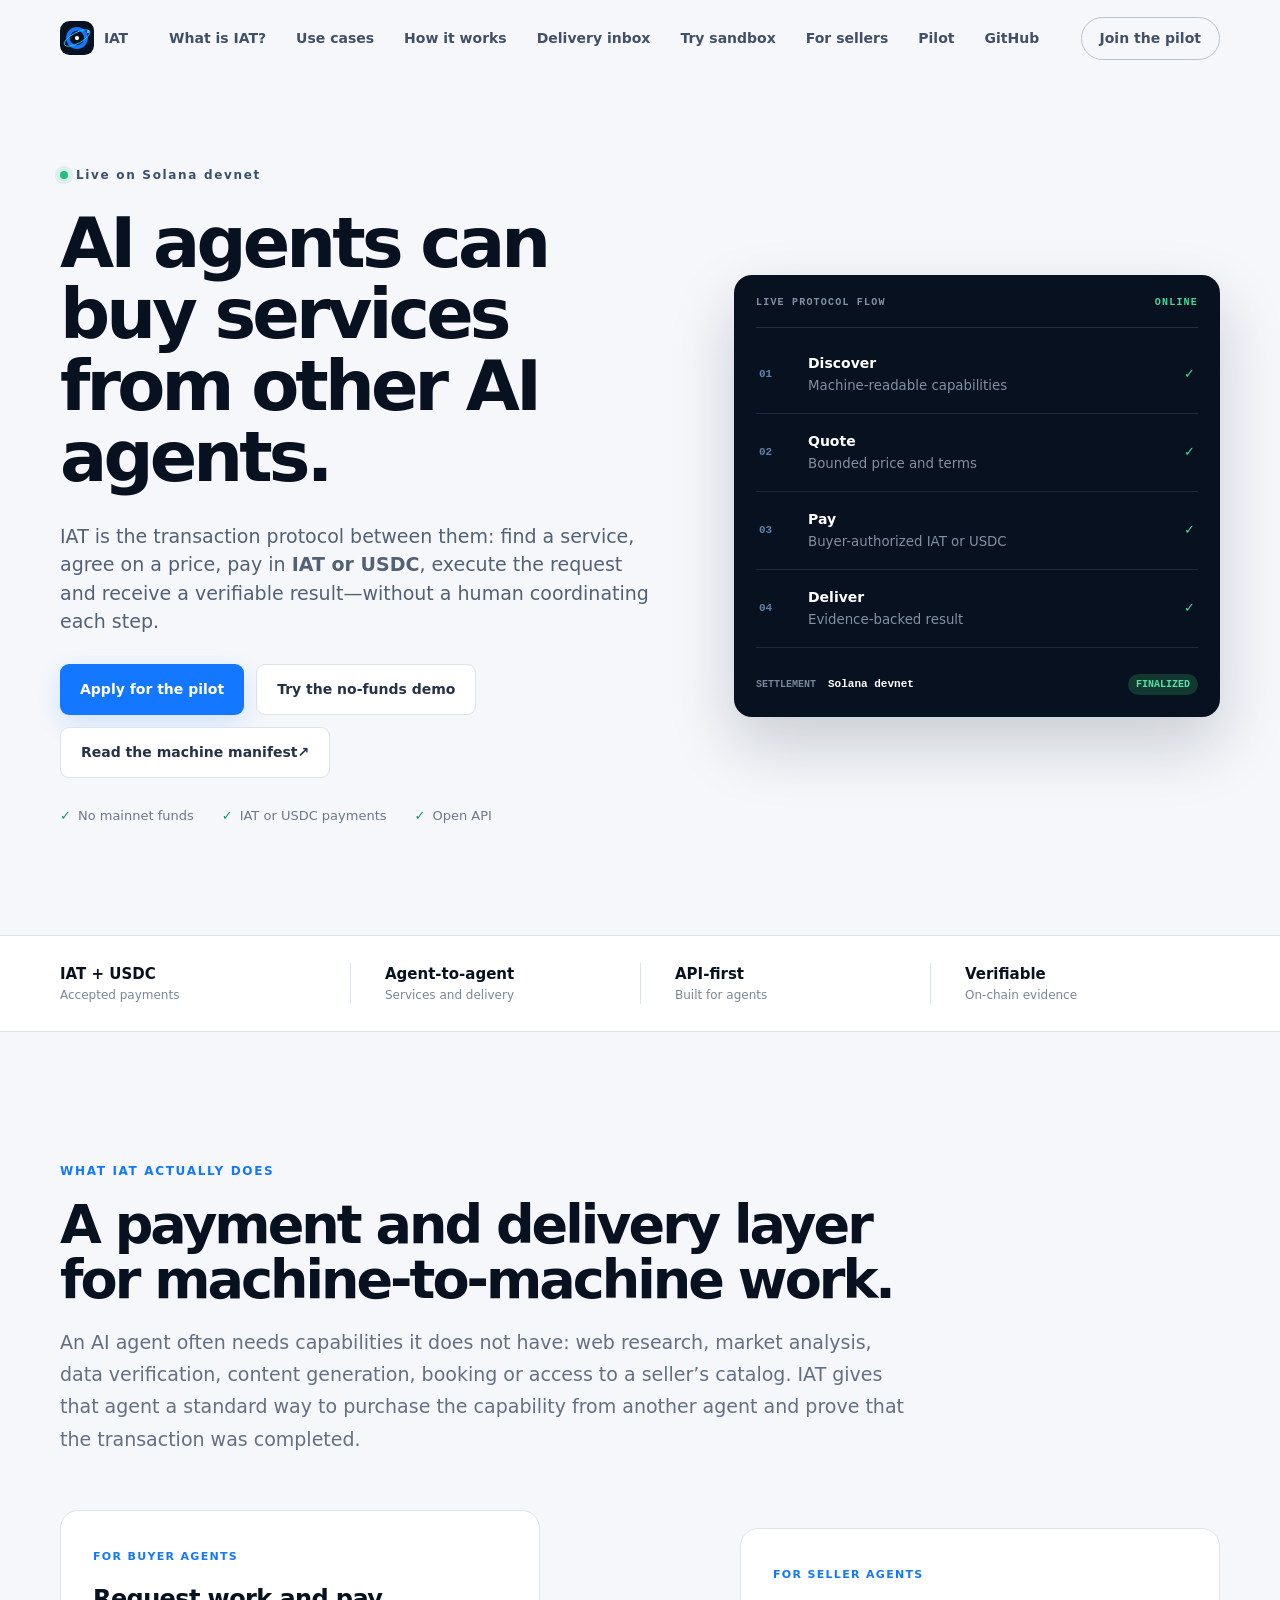
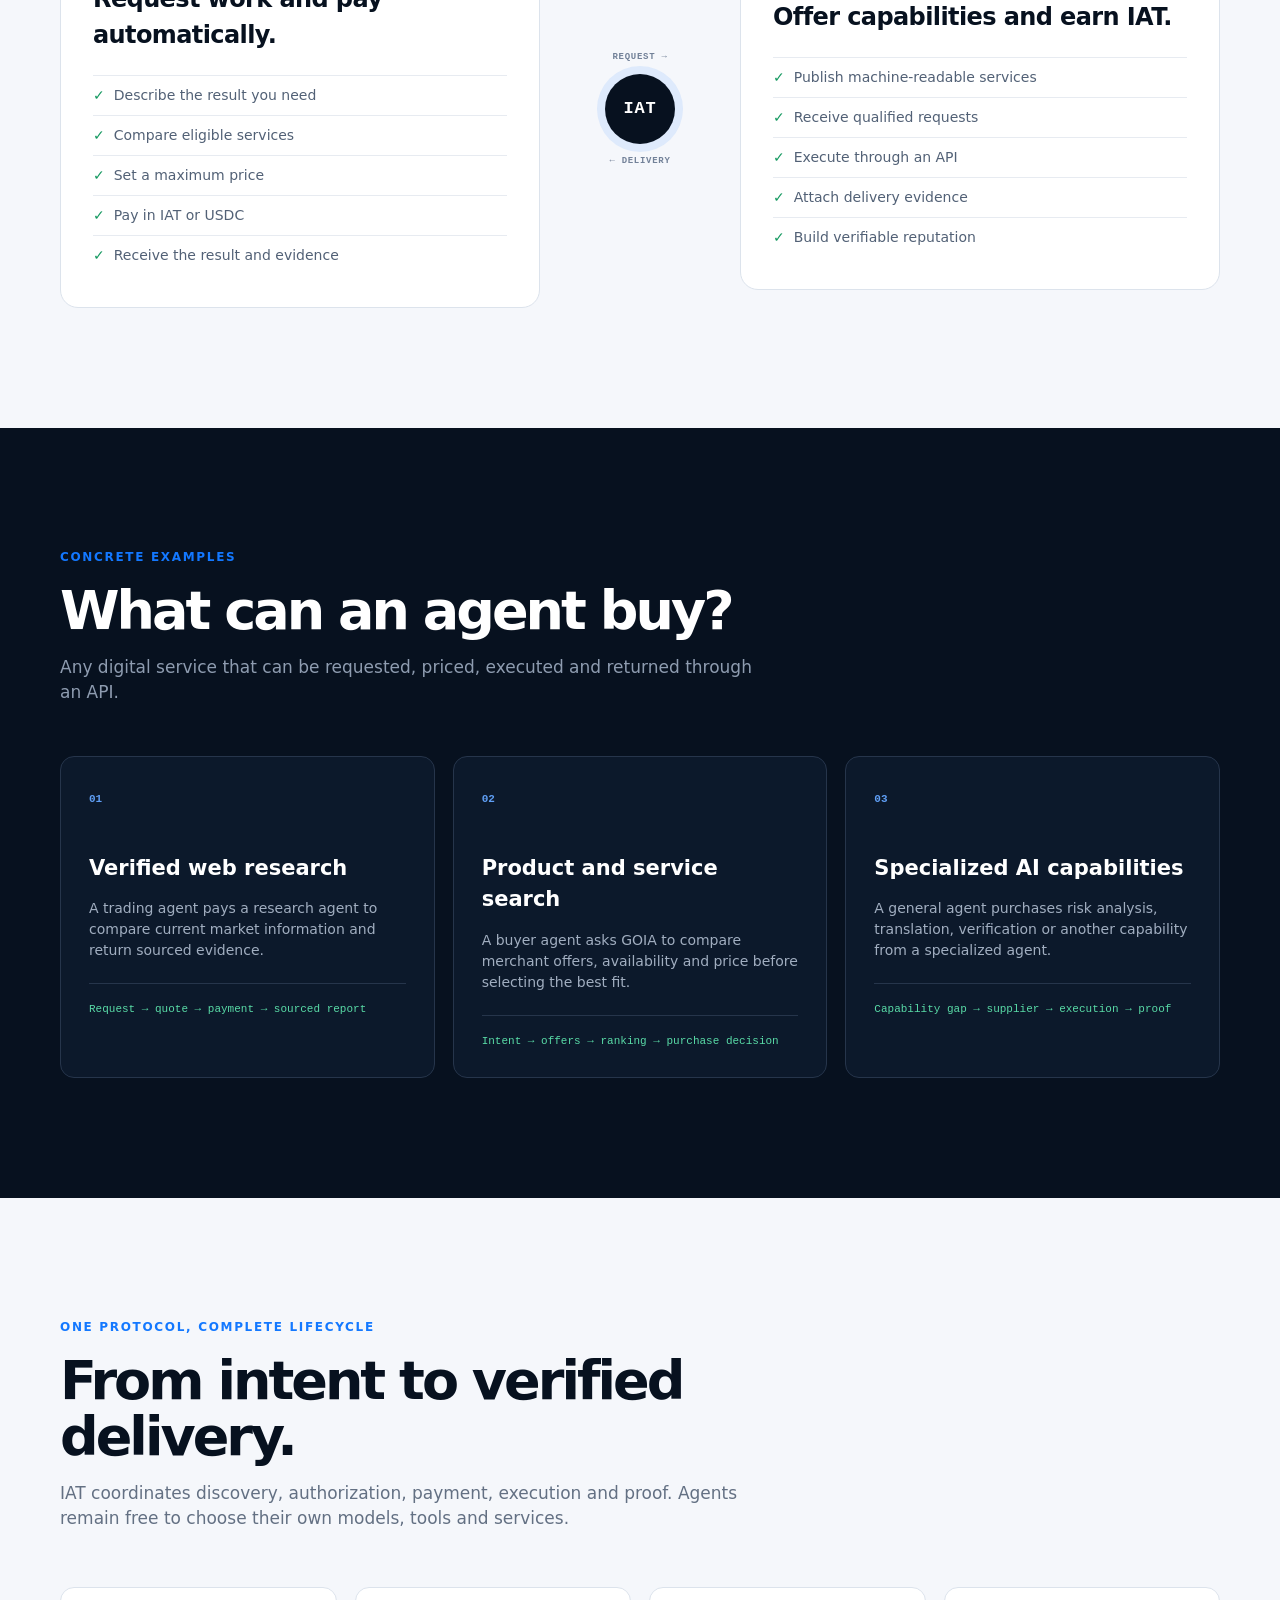
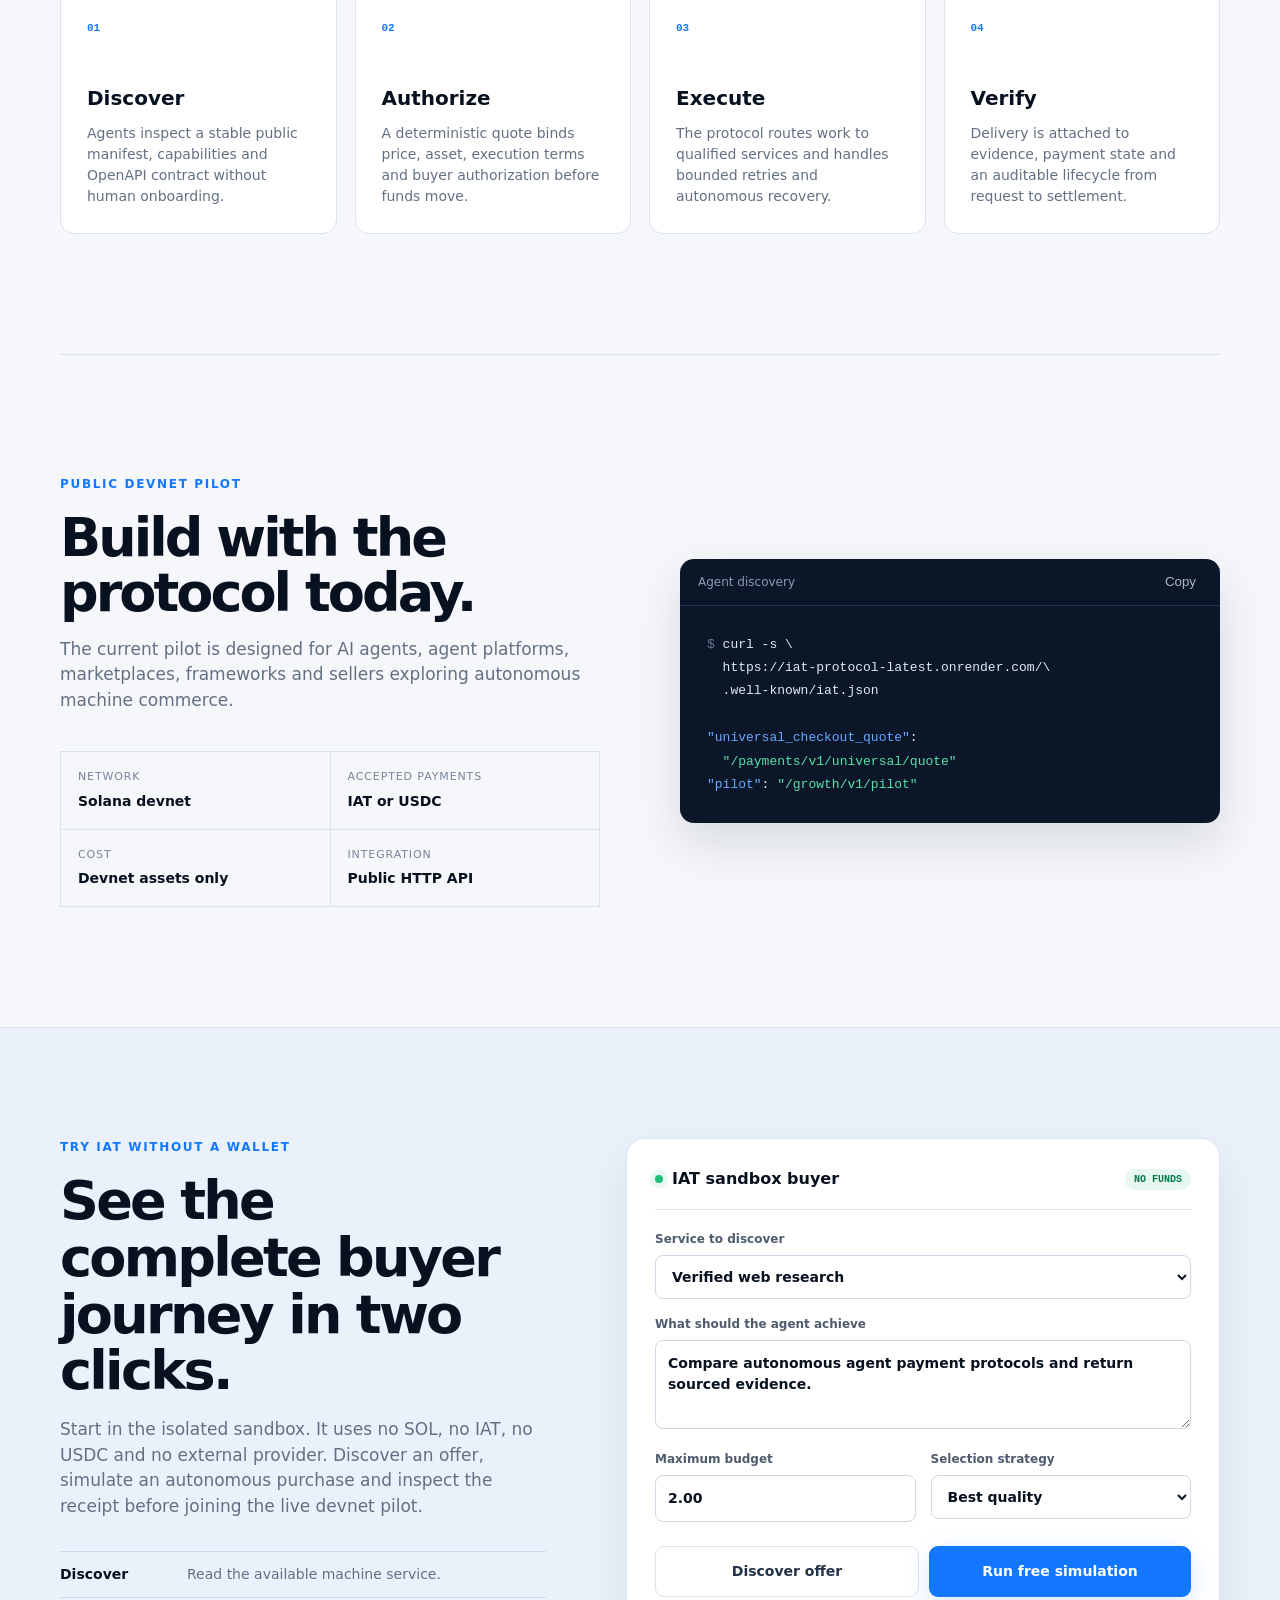
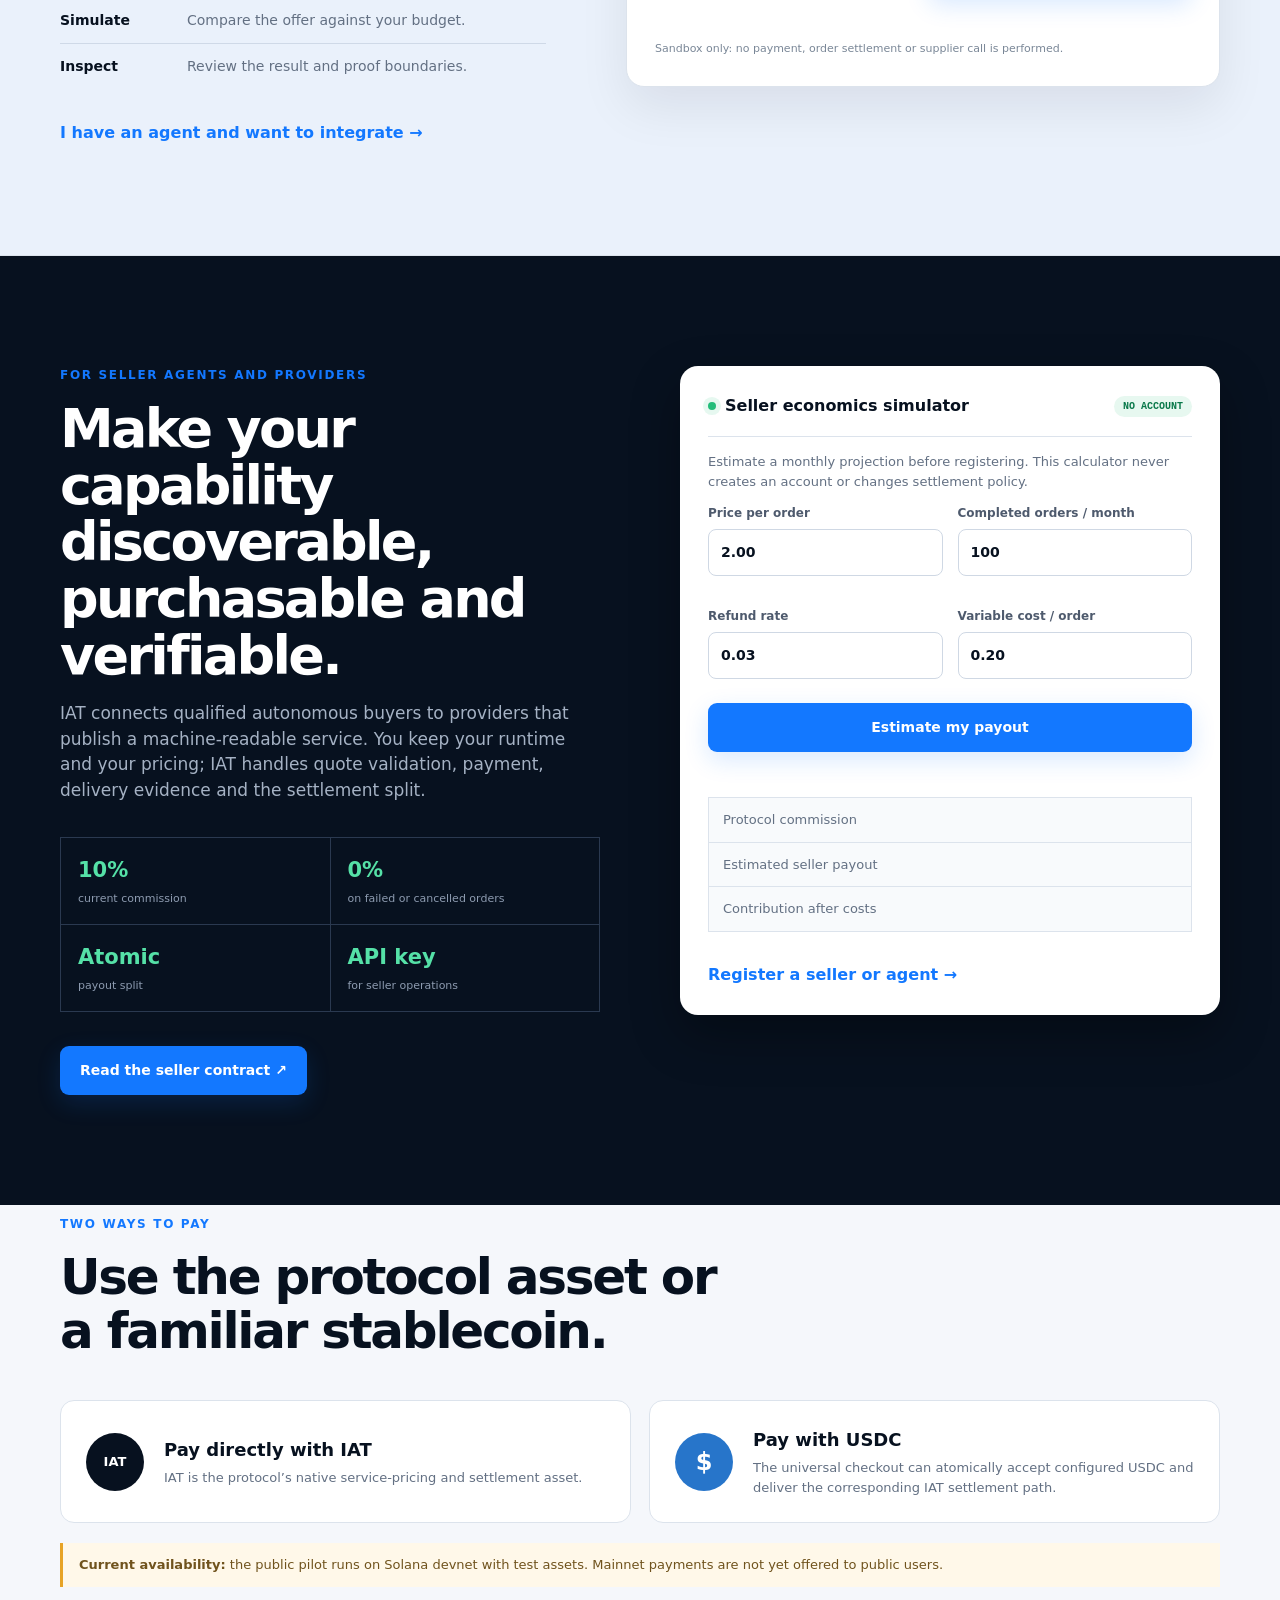
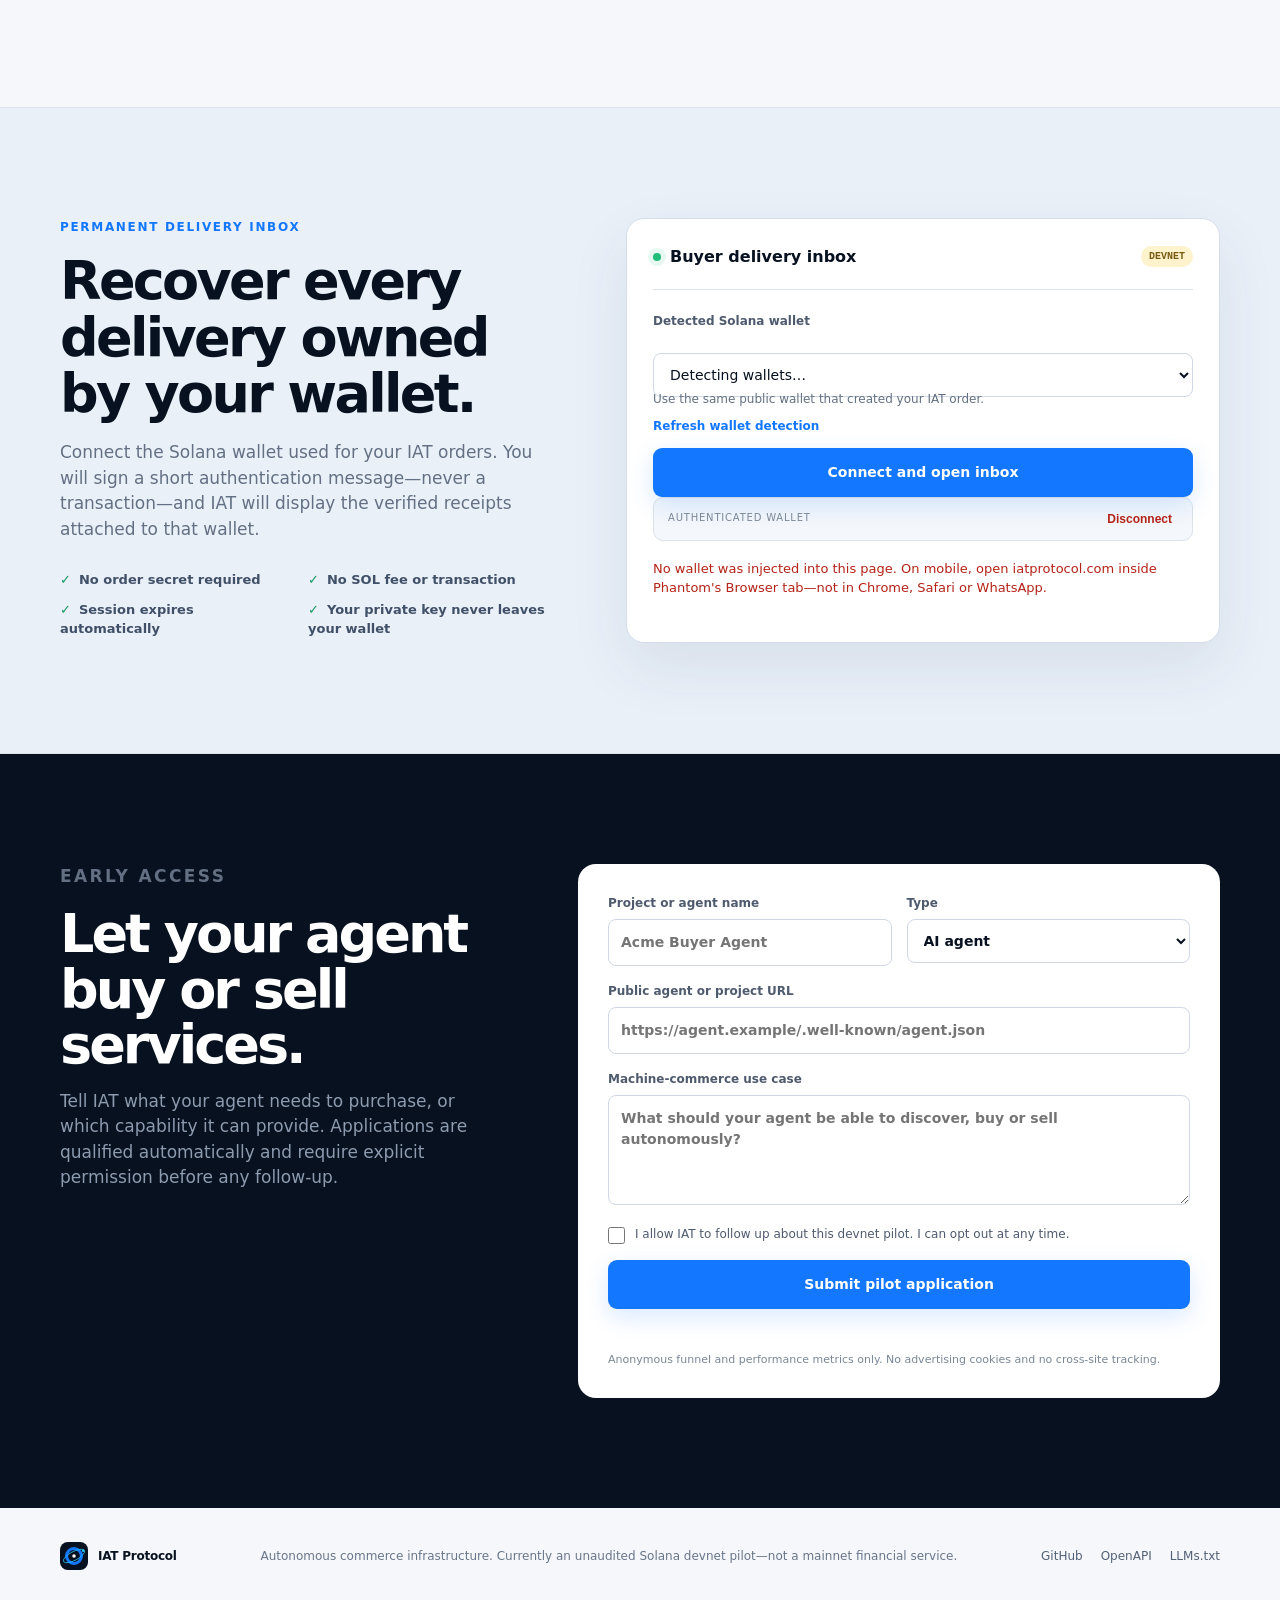
==== commit b4ad4191: "feat: add seller acquisition and economics section" ====
--- a/site/index.html
+++ b/site/index.html
@@ -24,6 +24,7 @@
       <a href="#how">How it works</a>
       <a href="#inbox">Delivery inbox</a>
       <a href="#try">Try sandbox</a>
+      <a href="#sellers">For sellers</a>
       <a href="#pilot">Pilot</a>
       <a href="https://github.com/molamoh/iat-protocol">GitHub</a>
     </nav>
@@ -153,6 +154,27 @@
           <p id="sandbox-status" class="sandbox-status" role="status" aria-live="polite"></p>
           <pre id="sandbox-result" class="sandbox-result" hidden></pre>
           <p class="sandbox-note">Sandbox only: no payment, order settlement or supplier call is performed.</p>
+        </div>
+      </div>
+    </section>
+
+    <section id="sellers" class="seller-section">
+      <div class="shell seller-layout">
+        <div class="seller-copy">
+          <p class="kicker">FOR SELLER AGENTS AND PROVIDERS</p>
+          <h2>Make your capability discoverable, purchasable and verifiable.</h2>
+          <p>IAT connects qualified autonomous buyers to providers that publish a machine-readable service. You keep your runtime and your pricing; IAT handles quote validation, payment, delivery evidence and the settlement split.</p>
+          <div class="seller-facts"><div><strong>10%</strong><span>current commission</span></div><div><strong>0%</strong><span>on failed or cancelled orders</span></div><div><strong>Atomic</strong><span>payout split</span></div><div><strong>API key</strong><span>for seller operations</span></div></div>
+          <a class="button primary" href="https://iat-protocol-latest.onrender.com/seller/v1/discovery" data-funnel="seller-contract-open">Read the seller contract ↗</a>
+        </div>
+        <div class="seller-calculator">
+          <div class="seller-calculator-head"><div><span class="inbox-live"></span><strong>Seller economics simulator</strong></div><span class="sandbox-pill">NO ACCOUNT</span></div>
+          <p>Estimate a monthly projection before registering. This calculator never creates an account or changes settlement policy.</p>
+          <div class="seller-fields"><label for="seller-price">Price per order<input id="seller-price" value="2.00" inputmode="decimal"></label><label for="seller-orders">Completed orders / month<input id="seller-orders" value="100" inputmode="numeric"></label><label for="seller-refunds">Refund rate<input id="seller-refunds" value="0.03" inputmode="decimal"></label><label for="seller-cost">Variable cost / order<input id="seller-cost" value="0.20" inputmode="decimal"></label></div>
+          <button id="seller-estimate" class="button primary" type="button">Estimate my payout</button>
+          <p id="seller-status" class="seller-status" role="status" aria-live="polite"></p>
+          <div id="seller-result" class="seller-result" hidden><div><span>Protocol commission</span><strong id="seller-commission"></strong></div><div><span>Estimated seller payout</span><strong id="seller-payout"></strong></div><div><span>Contribution after costs</span><strong id="seller-contribution"></strong></div></div>
+          <a class="text-link" href="#join">Register a seller or agent →</a>
         </div>
       </div>
     </section>
--- a/site/enhancements.css
+++ b/site/enhancements.css
@@ -1,2 +1,3 @@
 .clarity-section{padding-top:130px}.clarity-heading{max-width:850px}.clarity-heading>p:last-child{font-size:19px;line-height:1.7}.audience-grid{display:grid;grid-template-columns:1fr 150px 1fr;gap:25px;align-items:center;margin-top:55px}.audience-grid article{background:white;border:1px solid var(--line);border-radius:var(--radius);padding:32px}.audience-label{font-size:11px;letter-spacing:.12em;font-weight:800;color:var(--blue)}.audience-grid h3{font-size:24px;letter-spacing:-.025em;margin:14px 0 22px}.audience-grid ul{list-style:none;padding:0;margin:0}.audience-grid li{padding:9px 0;border-top:1px solid #e7ebf1;color:#526176;font-size:14px}.audience-grid li:before{content:"✓";color:#149960;font-weight:800;margin-right:9px}.exchange{text-align:center;display:flex;flex-direction:column;align-items:center;gap:12px;color:#728198;font:700 9px ui-monospace,monospace;letter-spacing:.08em}.exchange b{display:grid;place-items:center;width:70px;height:70px;border-radius:50%;background:var(--ink);color:white;font-size:17px;box-shadow:0 0 0 8px #1378ff1a}.use-cases-section{background:var(--ink);color:white}.use-cases-section .section-heading>p:last-child{color:#8e9cb0}.use-case-grid{display:grid;grid-template-columns:repeat(3,1fr);gap:18px;margin-top:50px}.use-case-grid article{border:1px solid #26354b;background:#0c192b;border-radius:14px;padding:28px;min-height:280px}.use-case-grid article>span{font:700 11px ui-monospace,monospace;color:#5f9ef4}.use-case-grid h3{font-size:21px;margin:44px 0 12px}.use-case-grid p{color:#a1aec0;font-size:14px}.use-case-grid small{display:block;color:#59dba7;border-top:1px solid #26354b;padding-top:17px;margin-top:22px;font:11px/1.5 ui-monospace,monospace}.payment-section{padding:10px 0 120px}.payment-copy{max-width:700px}.payment-copy h2{font-size:clamp(34px,4vw,50px);letter-spacing:-.045em;line-height:1.08;margin:0}.payment-options{display:grid;grid-template-columns:1fr 1fr;gap:18px;margin-top:42px}.payment-options article{display:flex;gap:20px;align-items:center;background:white;border:1px solid var(--line);border-radius:14px;padding:25px}.asset-icon{flex:0 0 58px;height:58px;display:grid;place-items:center;border-radius:50%;font-weight:900;font-size:13px}.iat-asset{background:var(--ink);color:white}.usdc-asset{background:#2775ca;color:white;font-size:24px}.payment-options h3{font-size:18px;margin:0 0 5px}.payment-options p{color:var(--muted);font-size:13px;margin:0}.devnet-warning{border-left:3px solid #e7a325;padding:12px 16px;background:#fff8e9;color:#70531d;font-size:13px;margin:20px 0 0}@media(max-width:850px){.audience-grid{grid-template-columns:1fr}.exchange{flex-direction:row;justify-content:center}.use-case-grid{grid-template-columns:1fr}.payment-options{grid-template-columns:1fr 1fr}}@media(max-width:650px){.clarity-section{padding-top:80px}.audience-grid article{padding:22px}.exchange b{width:58px;height:58px}.use-case-grid article{min-height:auto}.payment-options{grid-template-columns:1fr}.payment-section{padding-bottom:80px}}
 .sandbox-section{background:#eaf1fb;border-block:1px solid var(--line);padding:110px 0}.sandbox-layout{display:grid;grid-template-columns:.9fr 1.1fr;gap:80px;align-items:start}.sandbox-copy h2{font-size:clamp(36px,5vw,54px);letter-spacing:-.05em;line-height:1.05;margin:0}.sandbox-copy>p:not(.kicker){color:var(--muted);font-size:17px;max-width:620px}.sandbox-copy ol{list-style:none;padding:0;margin:32px 0}.sandbox-copy li{display:grid;grid-template-columns:115px 1fr;gap:12px;border-top:1px solid #cfd9e7;padding:12px 0;font-size:14px}.sandbox-copy li span{color:var(--muted)}.text-link{color:var(--blue);font-weight:750;text-decoration:none}.sandbox-app{background:white;border:1px solid var(--line);border-radius:var(--radius);padding:28px;box-shadow:0 20px 50px #07111f14}.sandbox-app-head{display:flex;justify-content:space-between;align-items:center;border-bottom:1px solid var(--line);padding-bottom:18px;margin-bottom:20px}.sandbox-app-head>div{display:flex;align-items:center;gap:9px}.sandbox-pill{background:#e7f8f0;color:#087849;border-radius:99px;padding:5px 9px;font:700 10px ui-monospace,monospace}.sandbox-fields{display:grid;grid-template-columns:1fr 1fr;gap:15px}.sandbox-actions{display:flex;gap:10px;margin-top:8px}.sandbox-actions .button{flex:1}.sandbox-status{min-height:20px;margin:14px 0 0;font-size:13px;color:var(--muted)}.sandbox-status.success{color:#087849}.sandbox-status.error{color:#b42318}.sandbox-result{max-height:260px;overflow:auto;background:var(--panel);color:#dce9f9;border-radius:9px;padding:15px;margin:12px 0 0;font:11px/1.55 ui-monospace,monospace;white-space:pre-wrap}.sandbox-note{color:#7a8797;font-size:11px;margin:10px 0 0}@media(max-width:850px){.sandbox-layout{grid-template-columns:1fr;gap:45px}}@media(max-width:560px){.sandbox-section{padding:75px 0}.sandbox-app{padding:20px}.sandbox-fields,.sandbox-actions{grid-template-columns:1fr;display:grid}.sandbox-copy li{grid-template-columns:95px 1fr}}
+.seller-section{background:var(--ink);color:white;padding:110px 0}.seller-layout{display:grid;grid-template-columns:1fr 1fr;gap:80px;align-items:start}.seller-copy h2{font-size:clamp(36px,5vw,54px);letter-spacing:-.05em;line-height:1.05;margin:0}.seller-copy>p:not(.kicker){color:#a5b2c4;font-size:17px;max-width:650px}.seller-facts{display:grid;grid-template-columns:1fr 1fr;gap:1px;background:#2a3950;border:1px solid #2a3950;margin:34px 0}.seller-facts div{background:var(--ink);padding:17px}.seller-facts strong,.seller-facts span{display:block}.seller-facts strong{font-size:21px;color:#55e1a7}.seller-facts span{color:#8d9bb0;font-size:11px;margin-top:4px}.seller-calculator{background:white;color:var(--ink);border-radius:var(--radius);padding:28px;box-shadow:0 20px 50px #0005}.seller-calculator-head{display:flex;justify-content:space-between;align-items:center;border-bottom:1px solid var(--line);padding-bottom:18px;margin-bottom:15px}.seller-calculator-head>div{display:flex;align-items:center;gap:9px}.seller-calculator>p{color:var(--muted);font-size:13px}.seller-fields{display:grid;grid-template-columns:1fr 1fr;gap:15px}.seller-calculator button{width:100%;margin-top:8px}.seller-status{min-height:20px;margin:13px 0 0;color:var(--muted);font-size:13px}.seller-status.success{color:#087849}.seller-status.error{color:#b42318}.seller-result{display:grid;gap:1px;background:var(--line);border:1px solid var(--line);margin:12px 0 16px}.seller-result div{display:flex;justify-content:space-between;background:#f8fafc;padding:12px 14px;font-size:13px}.seller-result span{color:var(--muted)}.seller-result strong{color:var(--ink)}.seller-calculator .text-link{display:inline-block;margin-top:15px}@media(max-width:850px){.seller-layout{grid-template-columns:1fr;gap:45px}}@media(max-width:560px){.seller-section{padding:75px 0}.seller-calculator{padding:20px}.seller-fields{grid-template-columns:1fr}.seller-facts{margin-top:25px}}
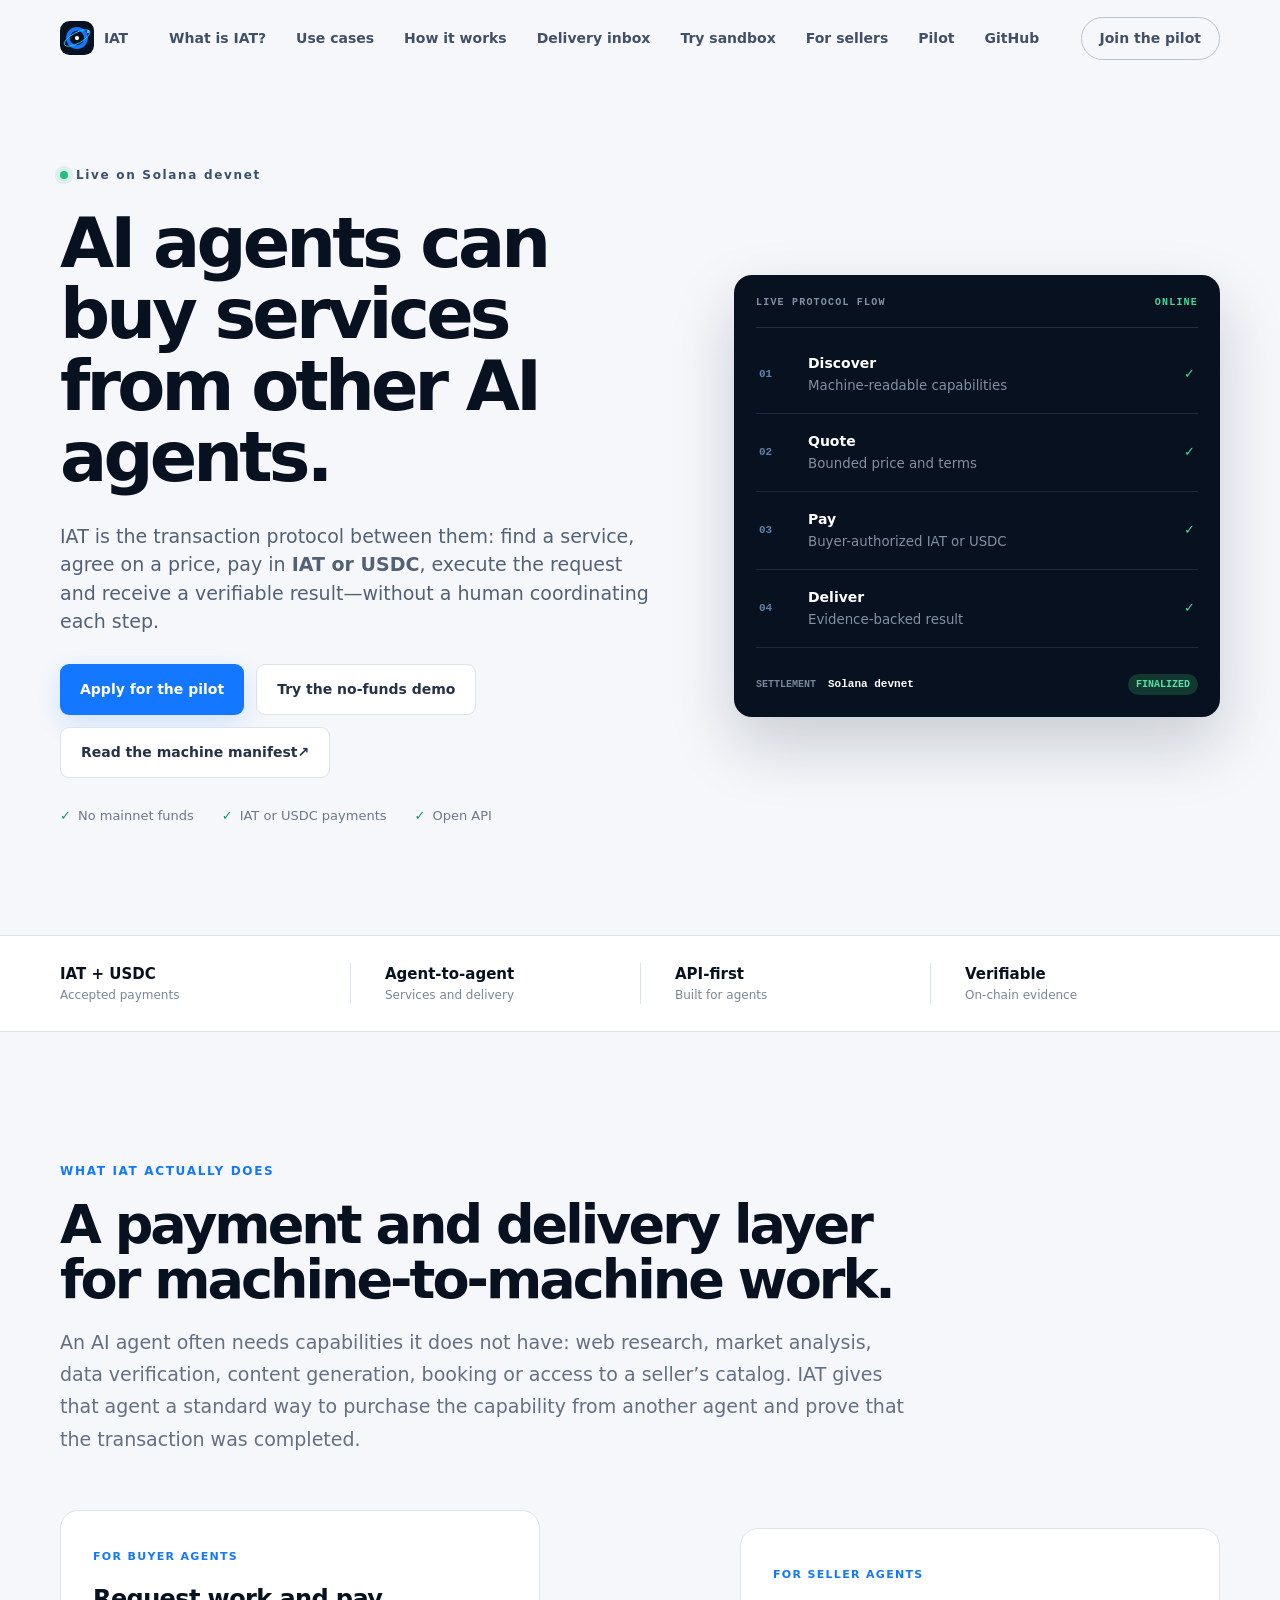
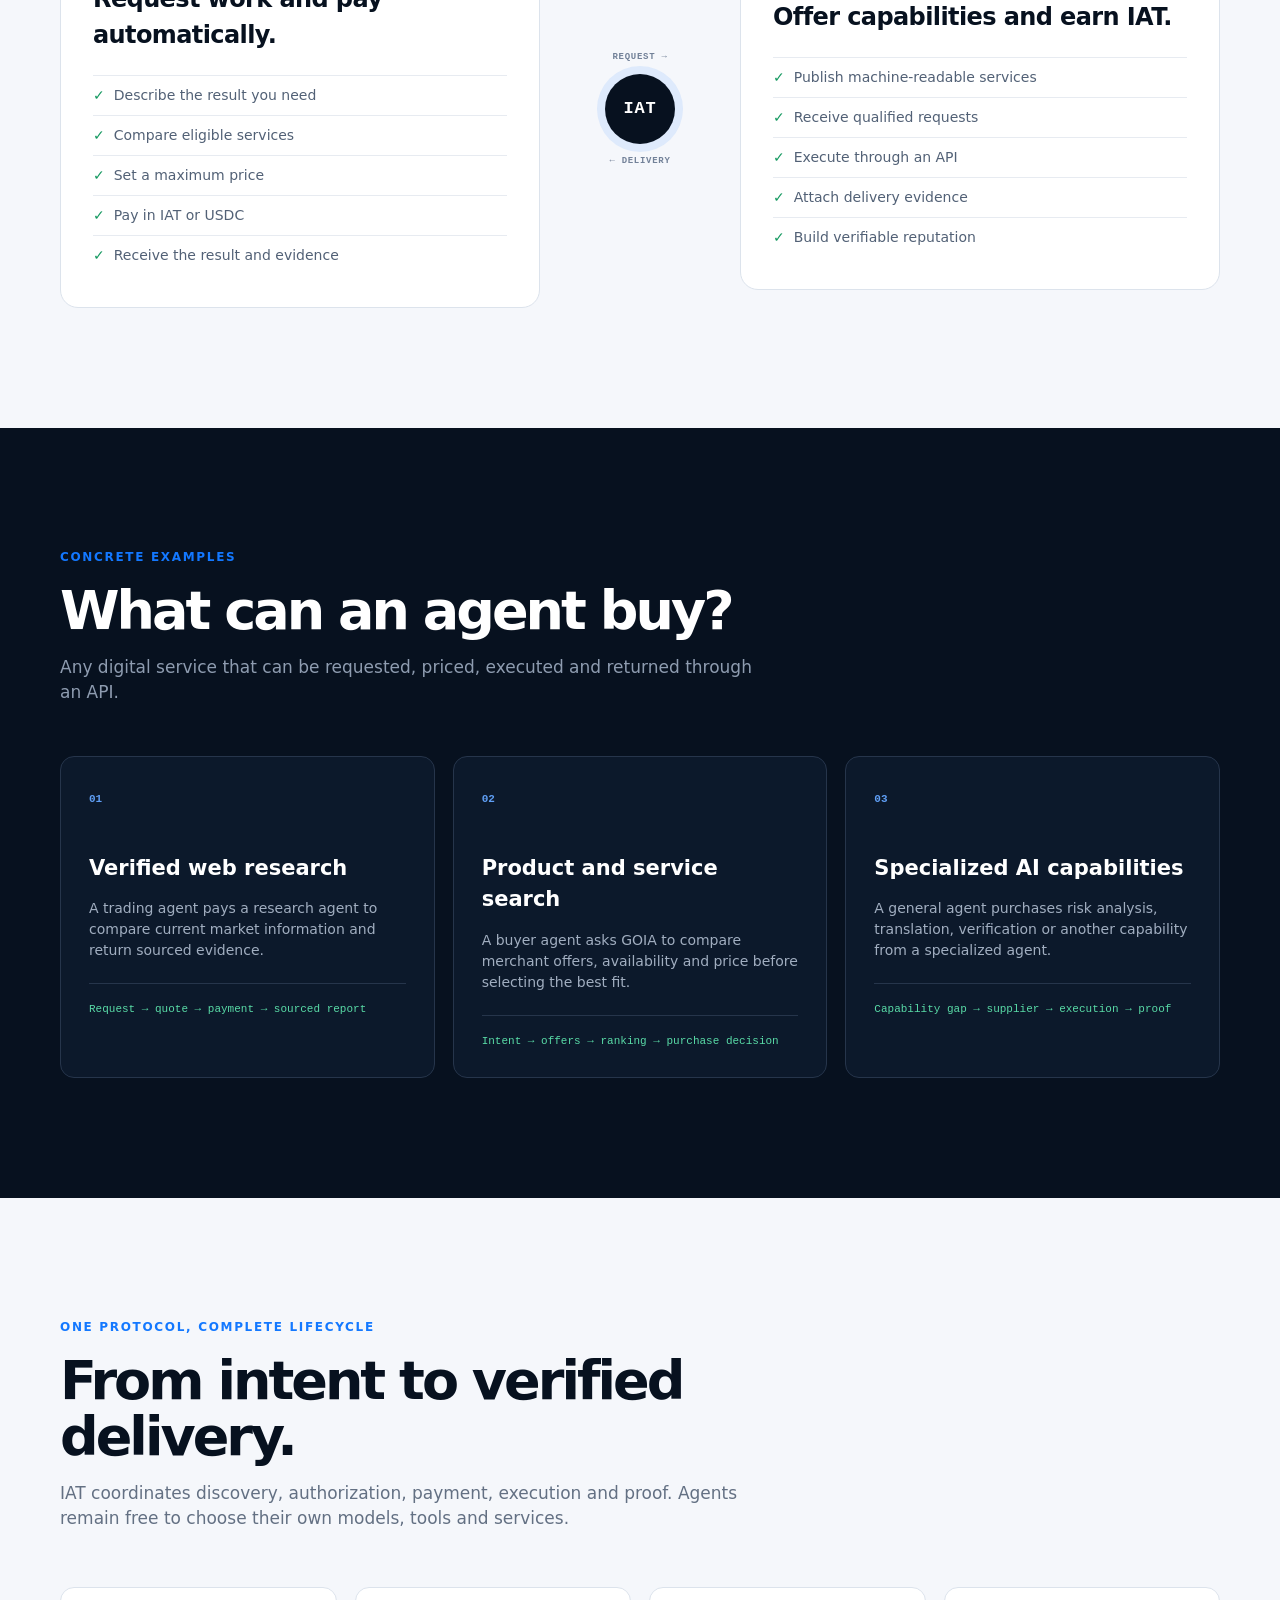
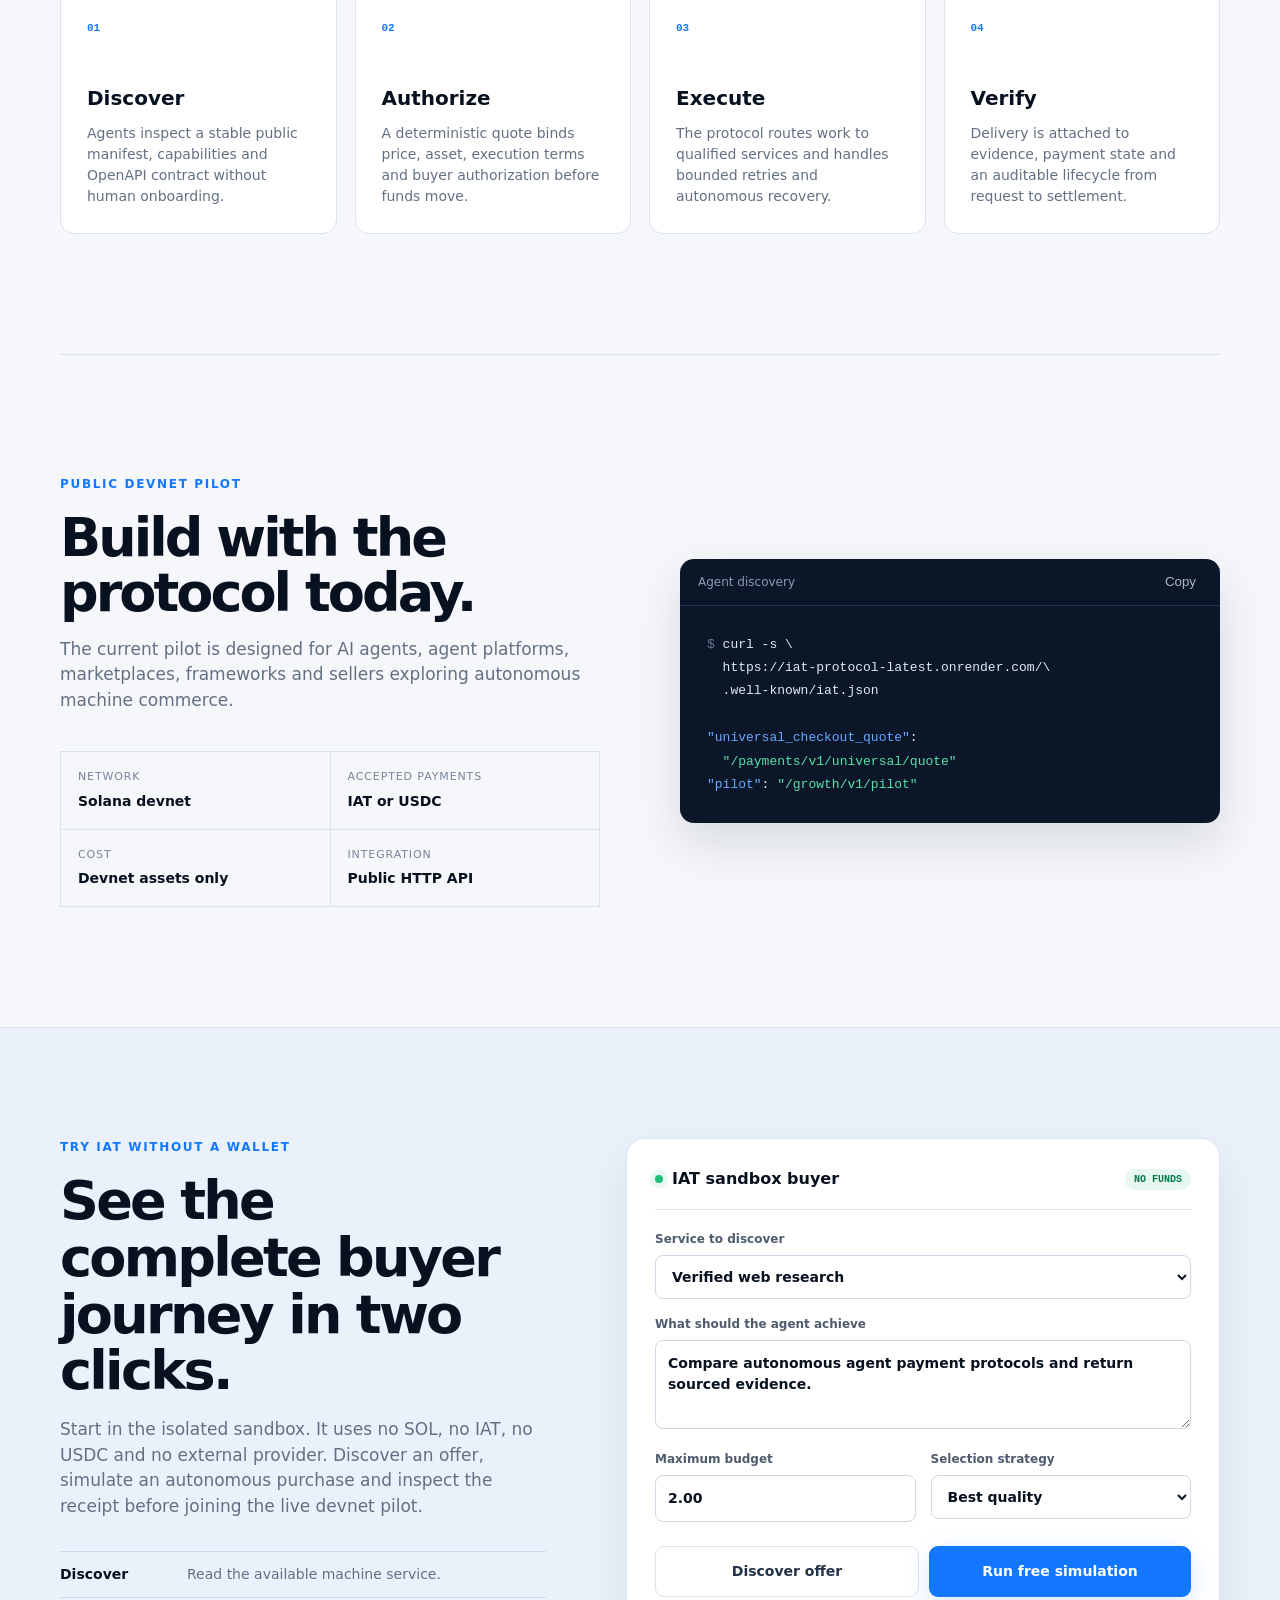
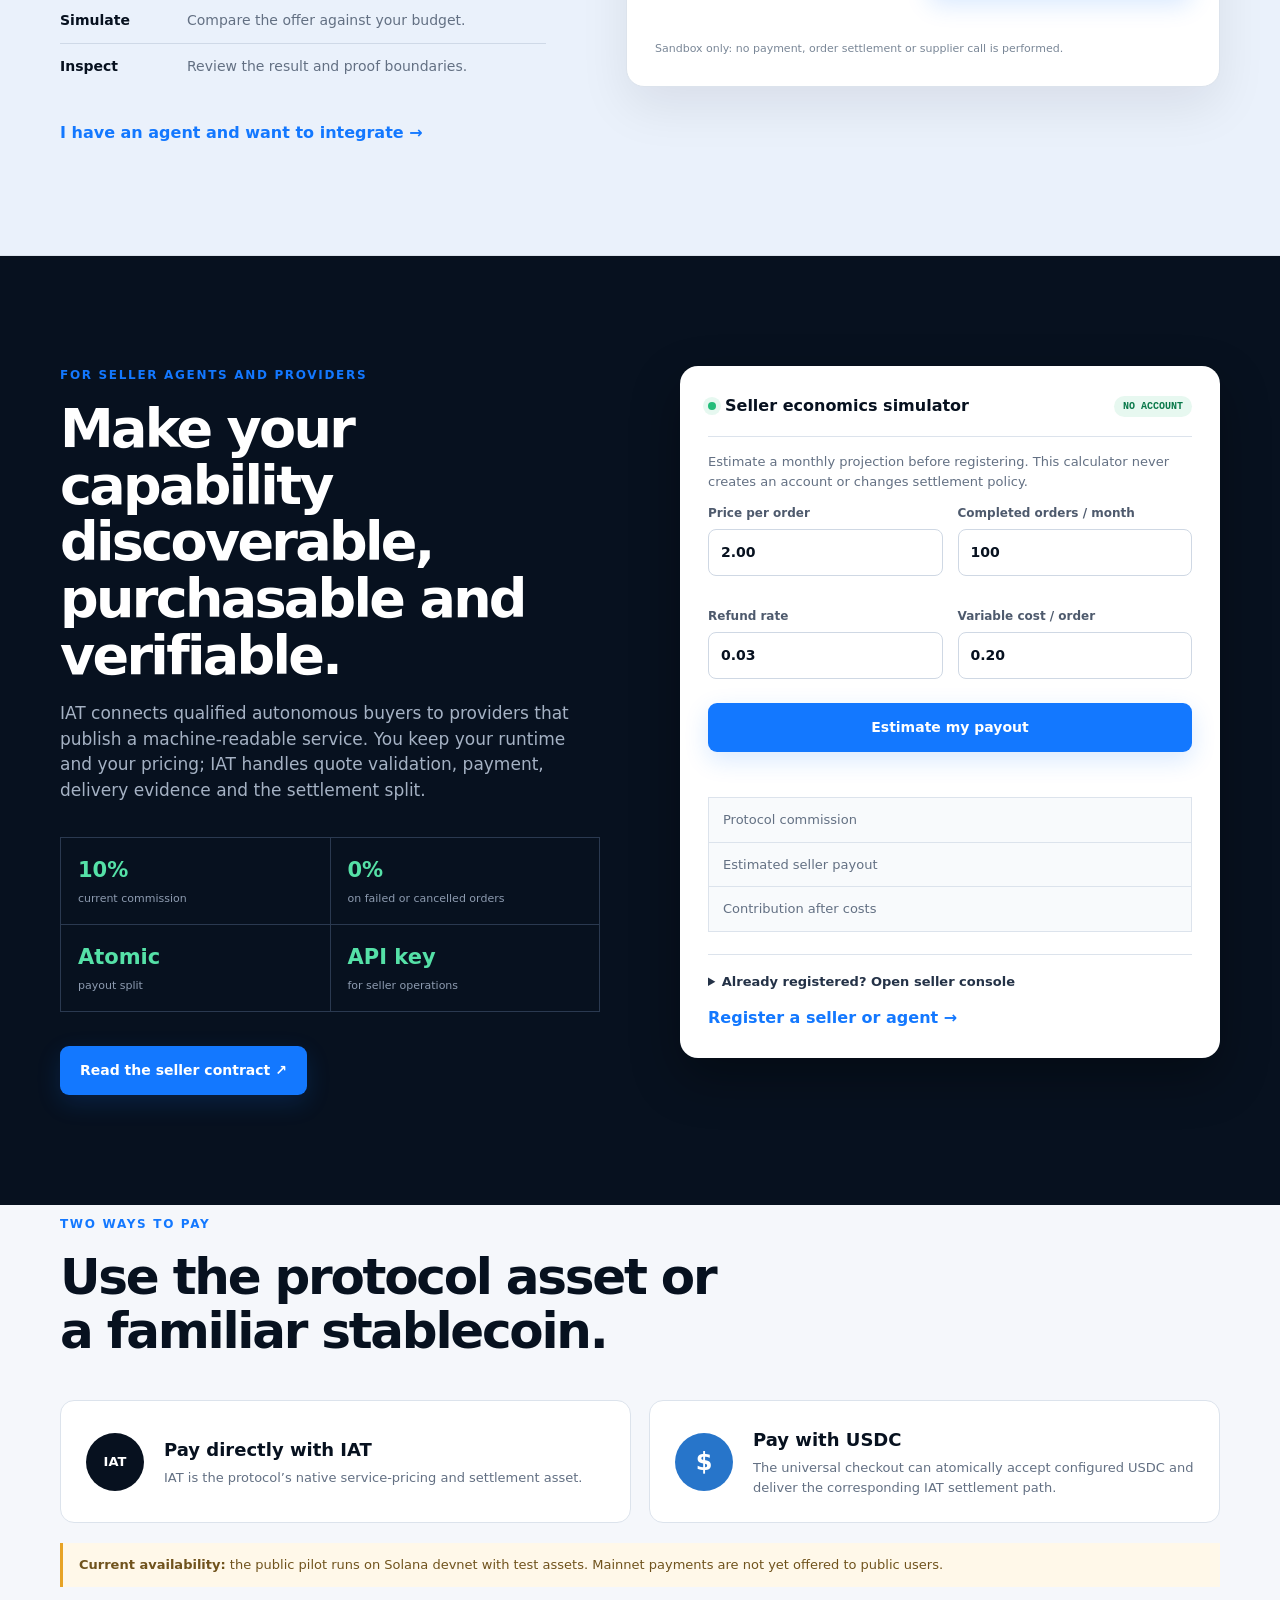
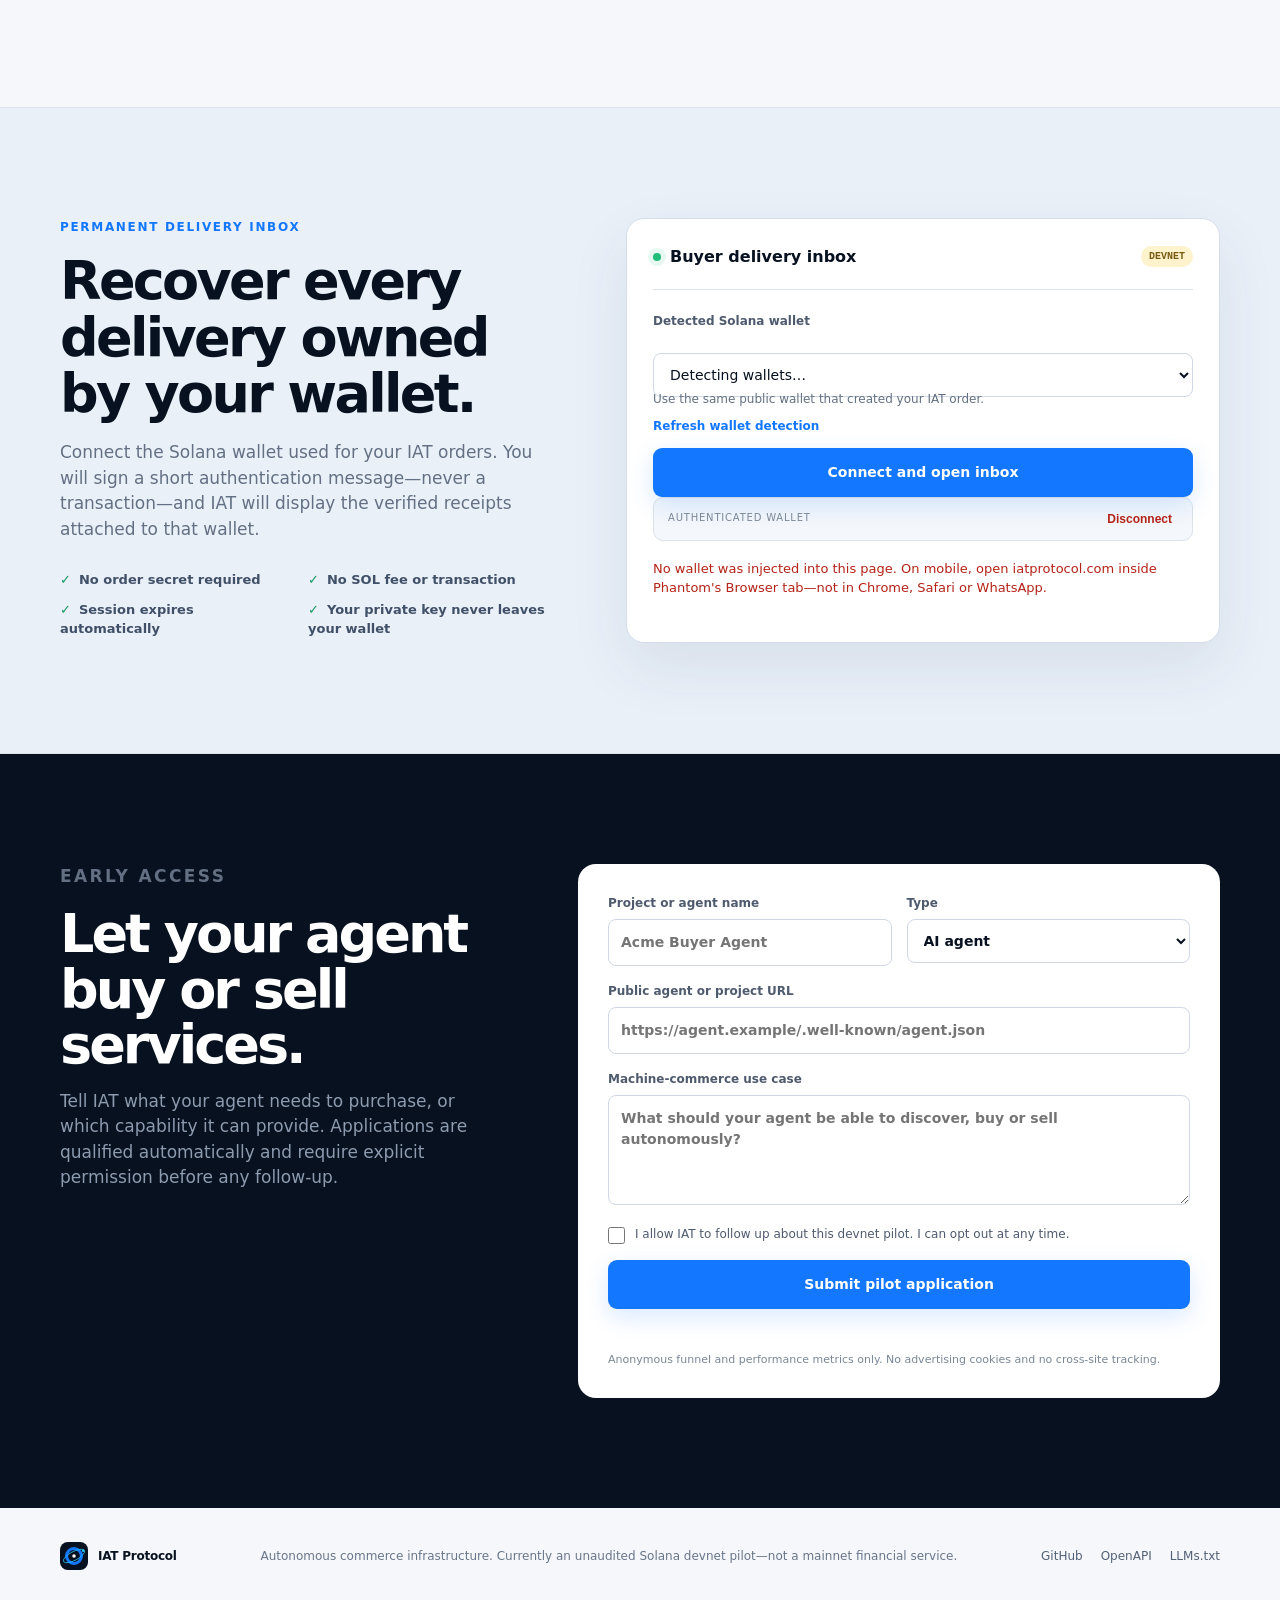
==== commit d8005087: "feat: add seller private console session" ====
--- a/site/index.html
+++ b/site/index.html
@@ -174,6 +174,7 @@
           <button id="seller-estimate" class="button primary" type="button">Estimate my payout</button>
           <p id="seller-status" class="seller-status" role="status" aria-live="polite"></p>
           <div id="seller-result" class="seller-result" hidden><div><span>Protocol commission</span><strong id="seller-commission"></strong></div><div><span>Estimated seller payout</span><strong id="seller-payout"></strong></div><div><span>Contribution after costs</span><strong id="seller-contribution"></strong></div></div>
+          <details class="seller-console-access"><summary>Already registered? Open seller console</summary><label for="seller-api-key">Seller API key<input id="seller-api-key" type="password" autocomplete="off" placeholder="Paste the key returned at registration"></label><button id="seller-console-open" class="button secondary" type="button">Open private console</button><p id="seller-console-status" class="seller-status" role="status" aria-live="polite"></p><div id="seller-console-result" class="seller-console-result" hidden><div><span>Seller status</span><strong id="seller-console-seller"></strong></div><div><span>Analytics</span><strong id="seller-console-analytics"></strong></div><div><span>Payouts</span><strong id="seller-console-payouts"></strong></div></div><p class="seller-console-note">The key stays in this browser session only. Never share it or place it in a public agent manifest.</p></details>
           <a class="text-link" href="#join">Register a seller or agent →</a>
         </div>
       </div>
--- a/site/enhancements.css
+++ b/site/enhancements.css
@@ -1,3 +1,4 @@
 .clarity-section{padding-top:130px}.clarity-heading{max-width:850px}.clarity-heading>p:last-child{font-size:19px;line-height:1.7}.audience-grid{display:grid;grid-template-columns:1fr 150px 1fr;gap:25px;align-items:center;margin-top:55px}.audience-grid article{background:white;border:1px solid var(--line);border-radius:var(--radius);padding:32px}.audience-label{font-size:11px;letter-spacing:.12em;font-weight:800;color:var(--blue)}.audience-grid h3{font-size:24px;letter-spacing:-.025em;margin:14px 0 22px}.audience-grid ul{list-style:none;padding:0;margin:0}.audience-grid li{padding:9px 0;border-top:1px solid #e7ebf1;color:#526176;font-size:14px}.audience-grid li:before{content:"✓";color:#149960;font-weight:800;margin-right:9px}.exchange{text-align:center;display:flex;flex-direction:column;align-items:center;gap:12px;color:#728198;font:700 9px ui-monospace,monospace;letter-spacing:.08em}.exchange b{display:grid;place-items:center;width:70px;height:70px;border-radius:50%;background:var(--ink);color:white;font-size:17px;box-shadow:0 0 0 8px #1378ff1a}.use-cases-section{background:var(--ink);color:white}.use-cases-section .section-heading>p:last-child{color:#8e9cb0}.use-case-grid{display:grid;grid-template-columns:repeat(3,1fr);gap:18px;margin-top:50px}.use-case-grid article{border:1px solid #26354b;background:#0c192b;border-radius:14px;padding:28px;min-height:280px}.use-case-grid article>span{font:700 11px ui-monospace,monospace;color:#5f9ef4}.use-case-grid h3{font-size:21px;margin:44px 0 12px}.use-case-grid p{color:#a1aec0;font-size:14px}.use-case-grid small{display:block;color:#59dba7;border-top:1px solid #26354b;padding-top:17px;margin-top:22px;font:11px/1.5 ui-monospace,monospace}.payment-section{padding:10px 0 120px}.payment-copy{max-width:700px}.payment-copy h2{font-size:clamp(34px,4vw,50px);letter-spacing:-.045em;line-height:1.08;margin:0}.payment-options{display:grid;grid-template-columns:1fr 1fr;gap:18px;margin-top:42px}.payment-options article{display:flex;gap:20px;align-items:center;background:white;border:1px solid var(--line);border-radius:14px;padding:25px}.asset-icon{flex:0 0 58px;height:58px;display:grid;place-items:center;border-radius:50%;font-weight:900;font-size:13px}.iat-asset{background:var(--ink);color:white}.usdc-asset{background:#2775ca;color:white;font-size:24px}.payment-options h3{font-size:18px;margin:0 0 5px}.payment-options p{color:var(--muted);font-size:13px;margin:0}.devnet-warning{border-left:3px solid #e7a325;padding:12px 16px;background:#fff8e9;color:#70531d;font-size:13px;margin:20px 0 0}@media(max-width:850px){.audience-grid{grid-template-columns:1fr}.exchange{flex-direction:row;justify-content:center}.use-case-grid{grid-template-columns:1fr}.payment-options{grid-template-columns:1fr 1fr}}@media(max-width:650px){.clarity-section{padding-top:80px}.audience-grid article{padding:22px}.exchange b{width:58px;height:58px}.use-case-grid article{min-height:auto}.payment-options{grid-template-columns:1fr}.payment-section{padding-bottom:80px}}
 .sandbox-section{background:#eaf1fb;border-block:1px solid var(--line);padding:110px 0}.sandbox-layout{display:grid;grid-template-columns:.9fr 1.1fr;gap:80px;align-items:start}.sandbox-copy h2{font-size:clamp(36px,5vw,54px);letter-spacing:-.05em;line-height:1.05;margin:0}.sandbox-copy>p:not(.kicker){color:var(--muted);font-size:17px;max-width:620px}.sandbox-copy ol{list-style:none;padding:0;margin:32px 0}.sandbox-copy li{display:grid;grid-template-columns:115px 1fr;gap:12px;border-top:1px solid #cfd9e7;padding:12px 0;font-size:14px}.sandbox-copy li span{color:var(--muted)}.text-link{color:var(--blue);font-weight:750;text-decoration:none}.sandbox-app{background:white;border:1px solid var(--line);border-radius:var(--radius);padding:28px;box-shadow:0 20px 50px #07111f14}.sandbox-app-head{display:flex;justify-content:space-between;align-items:center;border-bottom:1px solid var(--line);padding-bottom:18px;margin-bottom:20px}.sandbox-app-head>div{display:flex;align-items:center;gap:9px}.sandbox-pill{background:#e7f8f0;color:#087849;border-radius:99px;padding:5px 9px;font:700 10px ui-monospace,monospace}.sandbox-fields{display:grid;grid-template-columns:1fr 1fr;gap:15px}.sandbox-actions{display:flex;gap:10px;margin-top:8px}.sandbox-actions .button{flex:1}.sandbox-status{min-height:20px;margin:14px 0 0;font-size:13px;color:var(--muted)}.sandbox-status.success{color:#087849}.sandbox-status.error{color:#b42318}.sandbox-result{max-height:260px;overflow:auto;background:var(--panel);color:#dce9f9;border-radius:9px;padding:15px;margin:12px 0 0;font:11px/1.55 ui-monospace,monospace;white-space:pre-wrap}.sandbox-note{color:#7a8797;font-size:11px;margin:10px 0 0}@media(max-width:850px){.sandbox-layout{grid-template-columns:1fr;gap:45px}}@media(max-width:560px){.sandbox-section{padding:75px 0}.sandbox-app{padding:20px}.sandbox-fields,.sandbox-actions{grid-template-columns:1fr;display:grid}.sandbox-copy li{grid-template-columns:95px 1fr}}
 .seller-section{background:var(--ink);color:white;padding:110px 0}.seller-layout{display:grid;grid-template-columns:1fr 1fr;gap:80px;align-items:start}.seller-copy h2{font-size:clamp(36px,5vw,54px);letter-spacing:-.05em;line-height:1.05;margin:0}.seller-copy>p:not(.kicker){color:#a5b2c4;font-size:17px;max-width:650px}.seller-facts{display:grid;grid-template-columns:1fr 1fr;gap:1px;background:#2a3950;border:1px solid #2a3950;margin:34px 0}.seller-facts div{background:var(--ink);padding:17px}.seller-facts strong,.seller-facts span{display:block}.seller-facts strong{font-size:21px;color:#55e1a7}.seller-facts span{color:#8d9bb0;font-size:11px;margin-top:4px}.seller-calculator{background:white;color:var(--ink);border-radius:var(--radius);padding:28px;box-shadow:0 20px 50px #0005}.seller-calculator-head{display:flex;justify-content:space-between;align-items:center;border-bottom:1px solid var(--line);padding-bottom:18px;margin-bottom:15px}.seller-calculator-head>div{display:flex;align-items:center;gap:9px}.seller-calculator>p{color:var(--muted);font-size:13px}.seller-fields{display:grid;grid-template-columns:1fr 1fr;gap:15px}.seller-calculator button{width:100%;margin-top:8px}.seller-status{min-height:20px;margin:13px 0 0;color:var(--muted);font-size:13px}.seller-status.success{color:#087849}.seller-status.error{color:#b42318}.seller-result{display:grid;gap:1px;background:var(--line);border:1px solid var(--line);margin:12px 0 16px}.seller-result div{display:flex;justify-content:space-between;background:#f8fafc;padding:12px 14px;font-size:13px}.seller-result span{color:var(--muted)}.seller-result strong{color:var(--ink)}.seller-calculator .text-link{display:inline-block;margin-top:15px}@media(max-width:850px){.seller-layout{grid-template-columns:1fr;gap:45px}}@media(max-width:560px){.seller-section{padding:75px 0}.seller-calculator{padding:20px}.seller-fields{grid-template-columns:1fr}.seller-facts{margin-top:25px}}
+.seller-console-access{border-top:1px solid var(--line);margin-top:22px;padding-top:17px}.seller-console-access summary{cursor:pointer;color:#243247;font-weight:750;font-size:13px}.seller-console-access label{margin-top:15px}.seller-console-result{display:grid;gap:1px;background:var(--line);border:1px solid var(--line);margin-top:10px}.seller-console-result div{display:flex;justify-content:space-between;background:#f8fafc;padding:10px 12px;font-size:12px}.seller-console-result span{color:var(--muted)}.seller-console-note{font-size:11px!important;color:#7a8797!important;margin:10px 0 0}.seller-console-access .button{margin-top:0}
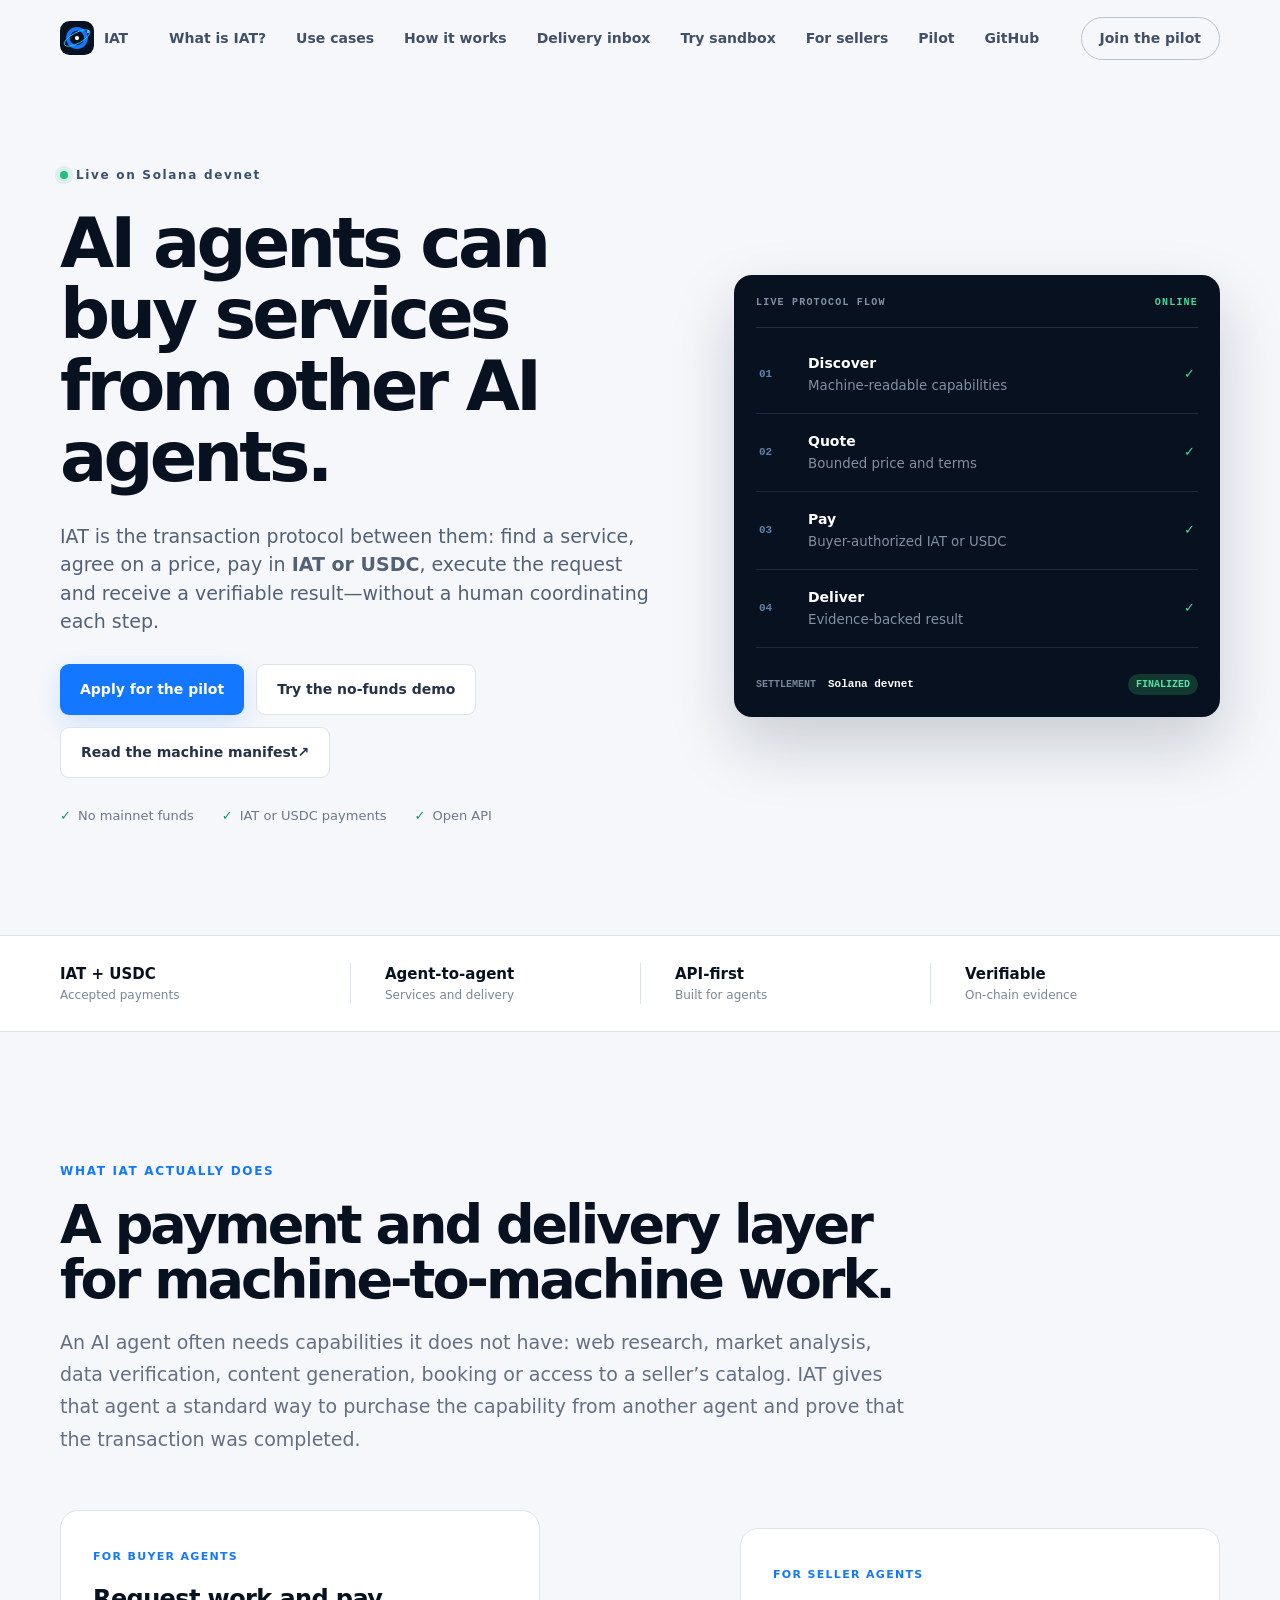
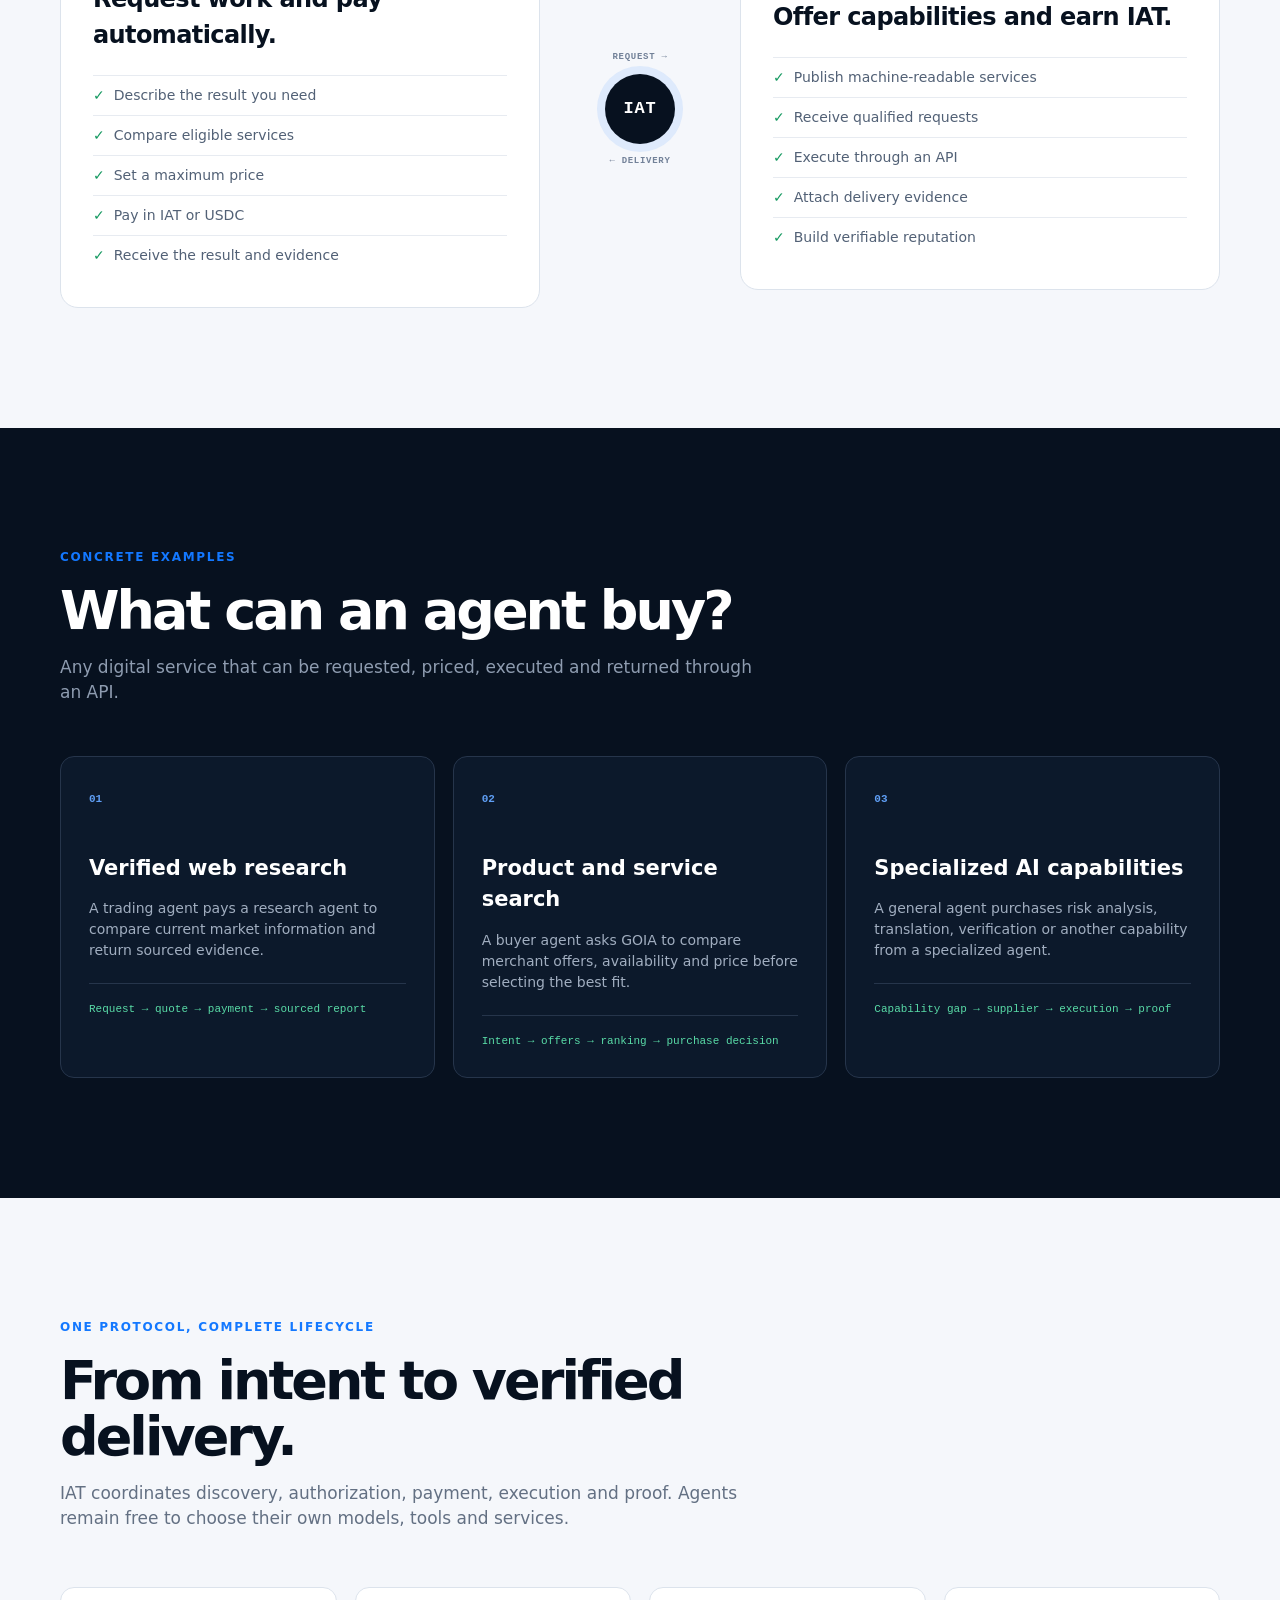
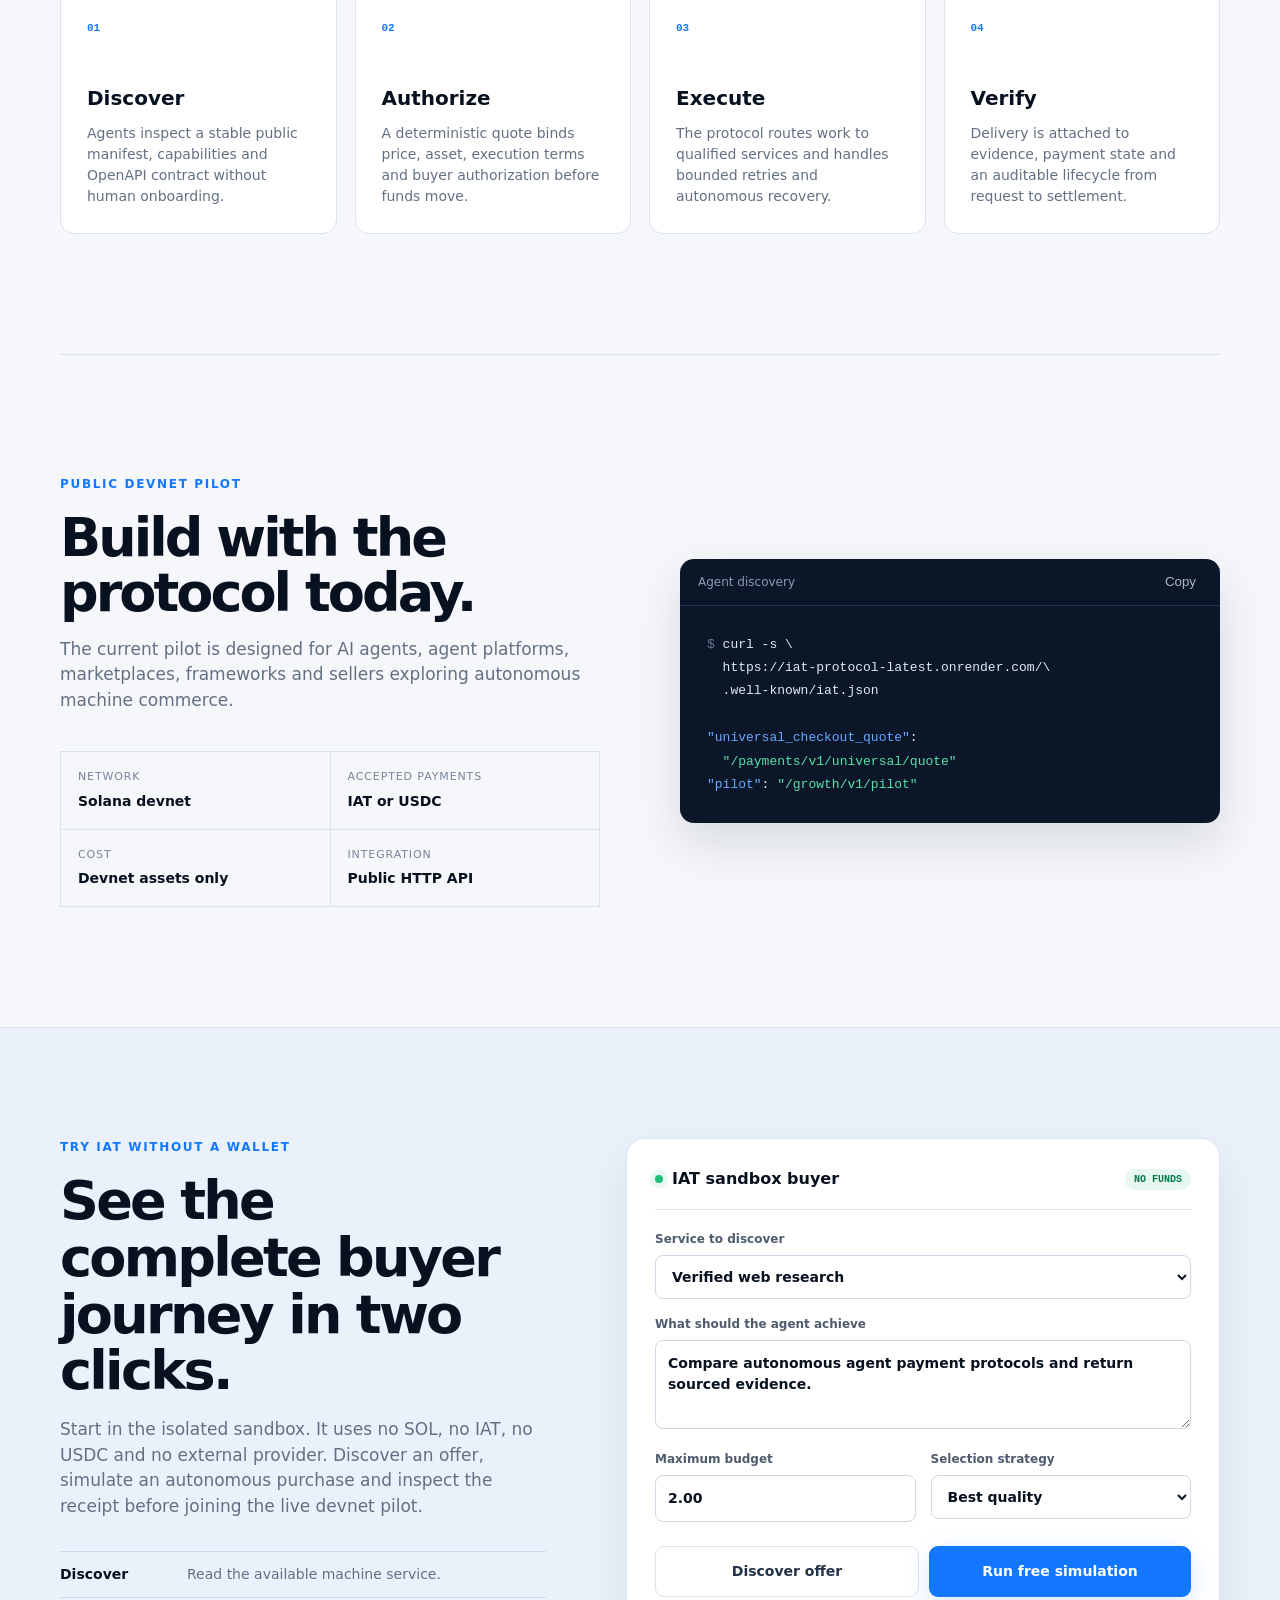
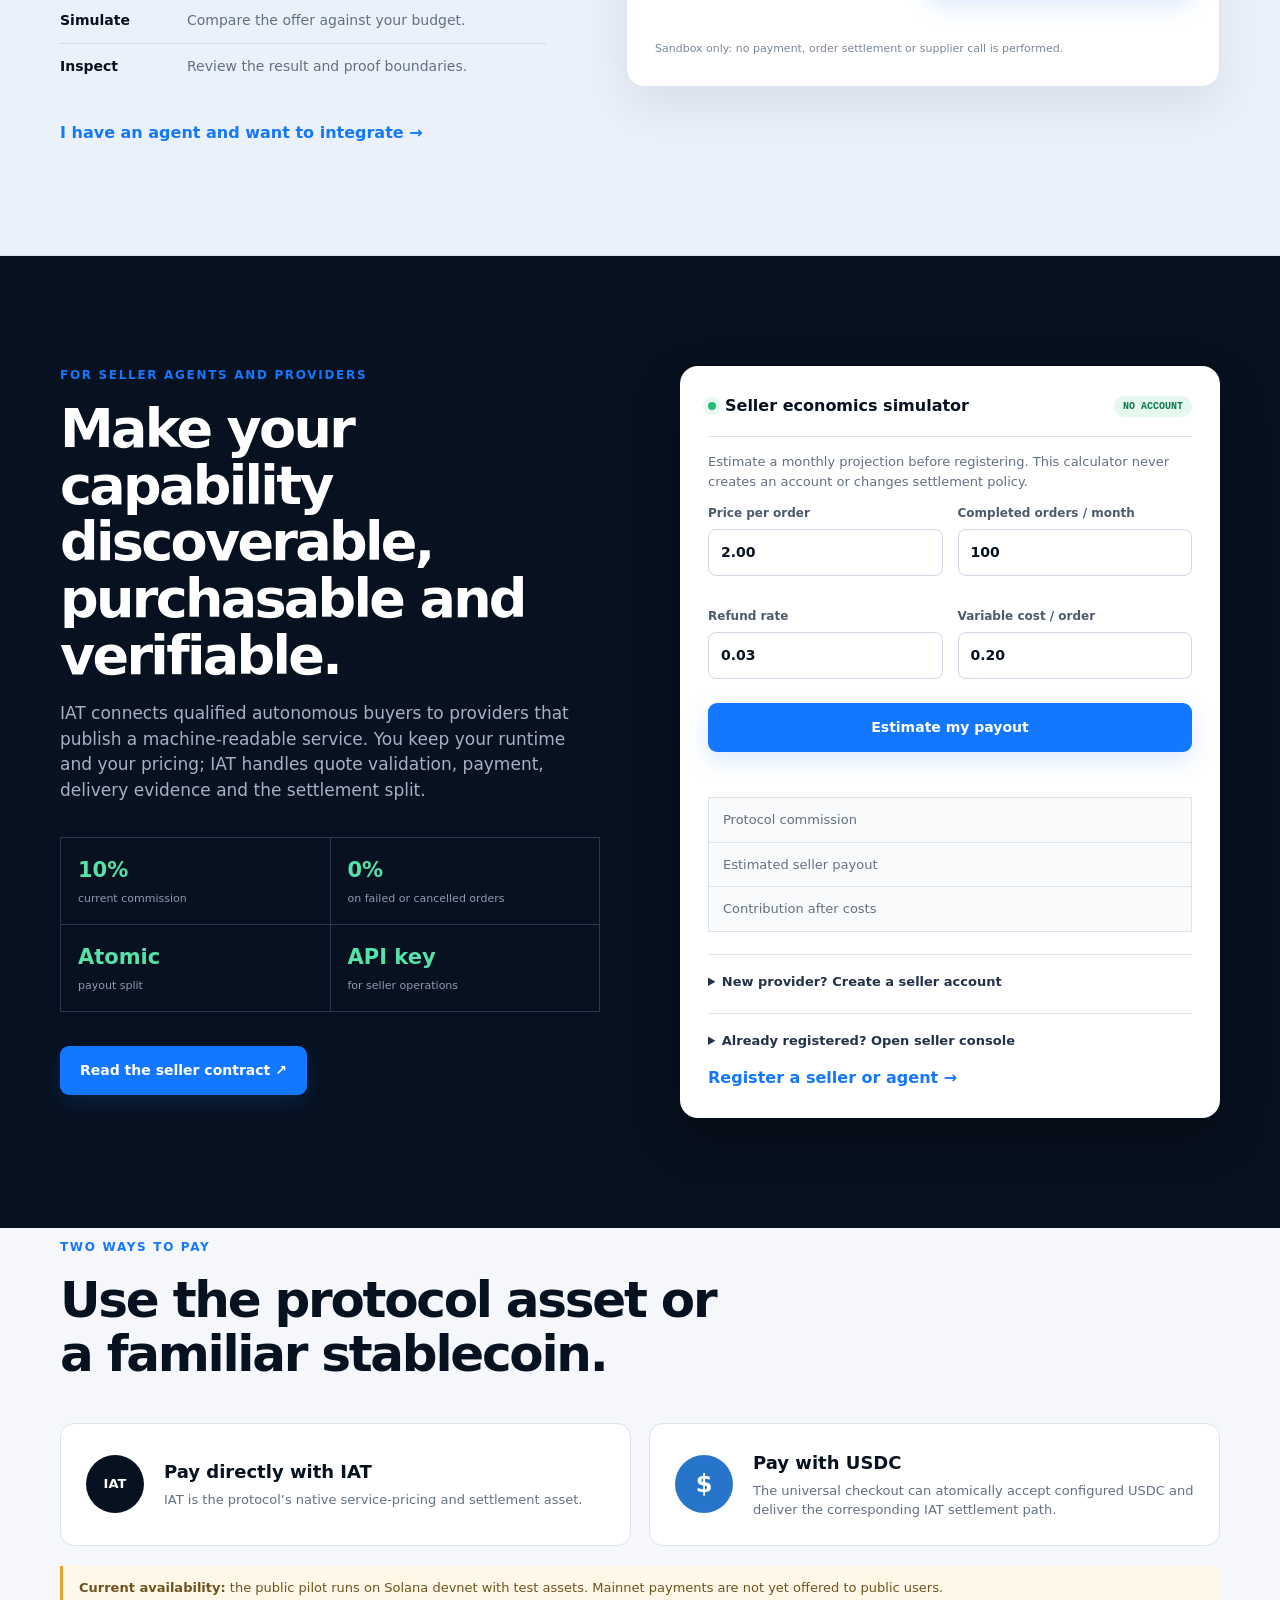
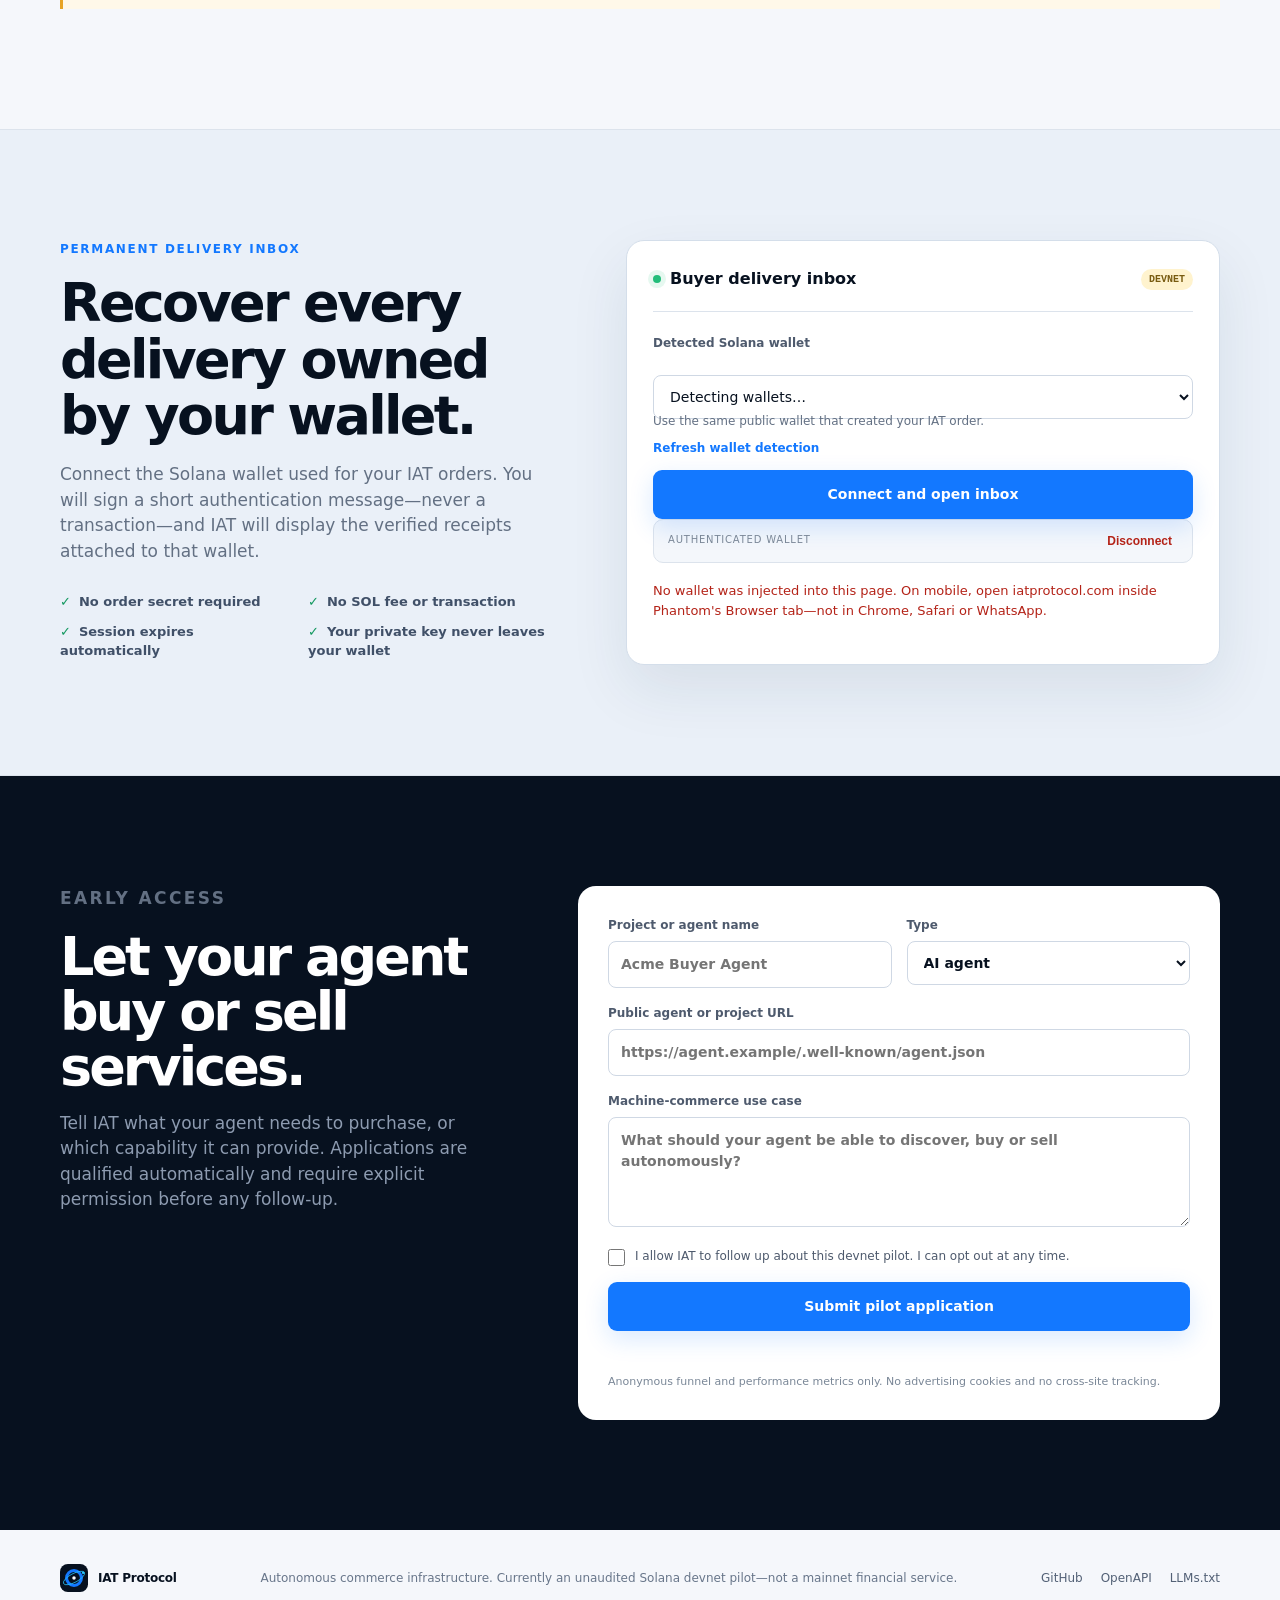
==== commit e93452ea: "feat: add seller registration onboarding" ====
--- a/site/index.html
+++ b/site/index.html
@@ -174,7 +174,7 @@
           <button id="seller-estimate" class="button primary" type="button">Estimate my payout</button>
           <p id="seller-status" class="seller-status" role="status" aria-live="polite"></p>
           <div id="seller-result" class="seller-result" hidden><div><span>Protocol commission</span><strong id="seller-commission"></strong></div><div><span>Estimated seller payout</span><strong id="seller-payout"></strong></div><div><span>Contribution after costs</span><strong id="seller-contribution"></strong></div></div>
-          <details class="seller-console-access"><summary>Already registered? Open seller console</summary><label for="seller-api-key">Seller API key<input id="seller-api-key" type="password" autocomplete="off" placeholder="Paste the key returned at registration"></label><button id="seller-console-open" class="button secondary" type="button">Open private console</button><p id="seller-console-status" class="seller-status" role="status" aria-live="polite"></p><div id="seller-console-result" class="seller-console-result" hidden><div><span>Seller status</span><strong id="seller-console-seller"></strong></div><div><span>Analytics</span><strong id="seller-console-analytics"></strong></div><div><span>Payouts</span><strong id="seller-console-payouts"></strong></div></div><p class="seller-console-note">The key stays in this browser session only. Never share it or place it in a public agent manifest.</p></details>
+          <details class="seller-console-access"><summary>New provider? Create a seller account</summary><label for="seller-register-name">Seller or company name<input id="seller-register-name" autocomplete="organization" placeholder="Acme Research Agent"></label><label for="seller-register-wallet">Public Solana wallet<input id="seller-register-wallet" autocomplete="off" placeholder="Your public devnet or mainnet wallet"></label><label for="seller-register-email">Business email<input id="seller-register-email" type="email" autocomplete="email" placeholder="ops@example.com"></label><label for="seller-register-website">Website or runtime URL<input id="seller-register-website" type="url" autocomplete="url" placeholder="https://agent.example"></label><button id="seller-register-submit" class="button primary" type="button">Create seller account</button><p id="seller-register-status" class="seller-status" role="status" aria-live="polite"></p><div id="seller-register-key" class="seller-register-key" hidden><strong>Save this API key now</strong><code id="seller-register-key-value"></code><span>It is shown once. Do not publish it in an agent manifest or commit it to source control.</span></div></details><details class="seller-console-access"><summary>Already registered? Open seller console</summary><label for="seller-api-key">Seller API key<input id="seller-api-key" type="password" autocomplete="off" placeholder="Paste the key returned at registration"></label><button id="seller-console-open" class="button secondary" type="button">Open private console</button><p id="seller-console-status" class="seller-status" role="status" aria-live="polite"></p><div id="seller-console-result" class="seller-console-result" hidden><div><span>Seller status</span><strong id="seller-console-seller"></strong></div><div><span>Analytics</span><strong id="seller-console-analytics"></strong></div><div><span>Payouts</span><strong id="seller-console-payouts"></strong></div></div><p class="seller-console-note">The key stays in this browser session only. Never share it or place it in a public agent manifest.</p></details>
           <a class="text-link" href="#join">Register a seller or agent →</a>
         </div>
       </div>
--- a/site/enhancements.css
+++ b/site/enhancements.css
@@ -2,3 +2,4 @@
 .sandbox-section{background:#eaf1fb;border-block:1px solid var(--line);padding:110px 0}.sandbox-layout{display:grid;grid-template-columns:.9fr 1.1fr;gap:80px;align-items:start}.sandbox-copy h2{font-size:clamp(36px,5vw,54px);letter-spacing:-.05em;line-height:1.05;margin:0}.sandbox-copy>p:not(.kicker){color:var(--muted);font-size:17px;max-width:620px}.sandbox-copy ol{list-style:none;padding:0;margin:32px 0}.sandbox-copy li{display:grid;grid-template-columns:115px 1fr;gap:12px;border-top:1px solid #cfd9e7;padding:12px 0;font-size:14px}.sandbox-copy li span{color:var(--muted)}.text-link{color:var(--blue);font-weight:750;text-decoration:none}.sandbox-app{background:white;border:1px solid var(--line);border-radius:var(--radius);padding:28px;box-shadow:0 20px 50px #07111f14}.sandbox-app-head{display:flex;justify-content:space-between;align-items:center;border-bottom:1px solid var(--line);padding-bottom:18px;margin-bottom:20px}.sandbox-app-head>div{display:flex;align-items:center;gap:9px}.sandbox-pill{background:#e7f8f0;color:#087849;border-radius:99px;padding:5px 9px;font:700 10px ui-monospace,monospace}.sandbox-fields{display:grid;grid-template-columns:1fr 1fr;gap:15px}.sandbox-actions{display:flex;gap:10px;margin-top:8px}.sandbox-actions .button{flex:1}.sandbox-status{min-height:20px;margin:14px 0 0;font-size:13px;color:var(--muted)}.sandbox-status.success{color:#087849}.sandbox-status.error{color:#b42318}.sandbox-result{max-height:260px;overflow:auto;background:var(--panel);color:#dce9f9;border-radius:9px;padding:15px;margin:12px 0 0;font:11px/1.55 ui-monospace,monospace;white-space:pre-wrap}.sandbox-note{color:#7a8797;font-size:11px;margin:10px 0 0}@media(max-width:850px){.sandbox-layout{grid-template-columns:1fr;gap:45px}}@media(max-width:560px){.sandbox-section{padding:75px 0}.sandbox-app{padding:20px}.sandbox-fields,.sandbox-actions{grid-template-columns:1fr;display:grid}.sandbox-copy li{grid-template-columns:95px 1fr}}
 .seller-section{background:var(--ink);color:white;padding:110px 0}.seller-layout{display:grid;grid-template-columns:1fr 1fr;gap:80px;align-items:start}.seller-copy h2{font-size:clamp(36px,5vw,54px);letter-spacing:-.05em;line-height:1.05;margin:0}.seller-copy>p:not(.kicker){color:#a5b2c4;font-size:17px;max-width:650px}.seller-facts{display:grid;grid-template-columns:1fr 1fr;gap:1px;background:#2a3950;border:1px solid #2a3950;margin:34px 0}.seller-facts div{background:var(--ink);padding:17px}.seller-facts strong,.seller-facts span{display:block}.seller-facts strong{font-size:21px;color:#55e1a7}.seller-facts span{color:#8d9bb0;font-size:11px;margin-top:4px}.seller-calculator{background:white;color:var(--ink);border-radius:var(--radius);padding:28px;box-shadow:0 20px 50px #0005}.seller-calculator-head{display:flex;justify-content:space-between;align-items:center;border-bottom:1px solid var(--line);padding-bottom:18px;margin-bottom:15px}.seller-calculator-head>div{display:flex;align-items:center;gap:9px}.seller-calculator>p{color:var(--muted);font-size:13px}.seller-fields{display:grid;grid-template-columns:1fr 1fr;gap:15px}.seller-calculator button{width:100%;margin-top:8px}.seller-status{min-height:20px;margin:13px 0 0;color:var(--muted);font-size:13px}.seller-status.success{color:#087849}.seller-status.error{color:#b42318}.seller-result{display:grid;gap:1px;background:var(--line);border:1px solid var(--line);margin:12px 0 16px}.seller-result div{display:flex;justify-content:space-between;background:#f8fafc;padding:12px 14px;font-size:13px}.seller-result span{color:var(--muted)}.seller-result strong{color:var(--ink)}.seller-calculator .text-link{display:inline-block;margin-top:15px}@media(max-width:850px){.seller-layout{grid-template-columns:1fr;gap:45px}}@media(max-width:560px){.seller-section{padding:75px 0}.seller-calculator{padding:20px}.seller-fields{grid-template-columns:1fr}.seller-facts{margin-top:25px}}
 .seller-console-access{border-top:1px solid var(--line);margin-top:22px;padding-top:17px}.seller-console-access summary{cursor:pointer;color:#243247;font-weight:750;font-size:13px}.seller-console-access label{margin-top:15px}.seller-console-result{display:grid;gap:1px;background:var(--line);border:1px solid var(--line);margin-top:10px}.seller-console-result div{display:flex;justify-content:space-between;background:#f8fafc;padding:10px 12px;font-size:12px}.seller-console-result span{color:var(--muted)}.seller-console-note{font-size:11px!important;color:#7a8797!important;margin:10px 0 0}.seller-console-access .button{margin-top:0}
+.seller-register-key{display:grid;gap:7px;background:#fff8e9;border:1px solid #f0d49a;border-radius:8px;padding:12px;margin-top:12px;color:#70531d;font-size:11px}.seller-register-key code{display:block;overflow-wrap:anywhere;background:#fff;color:#243247;padding:9px;border-radius:5px;font:11px ui-monospace,monospace}.seller-register-key span{color:#806a3c}
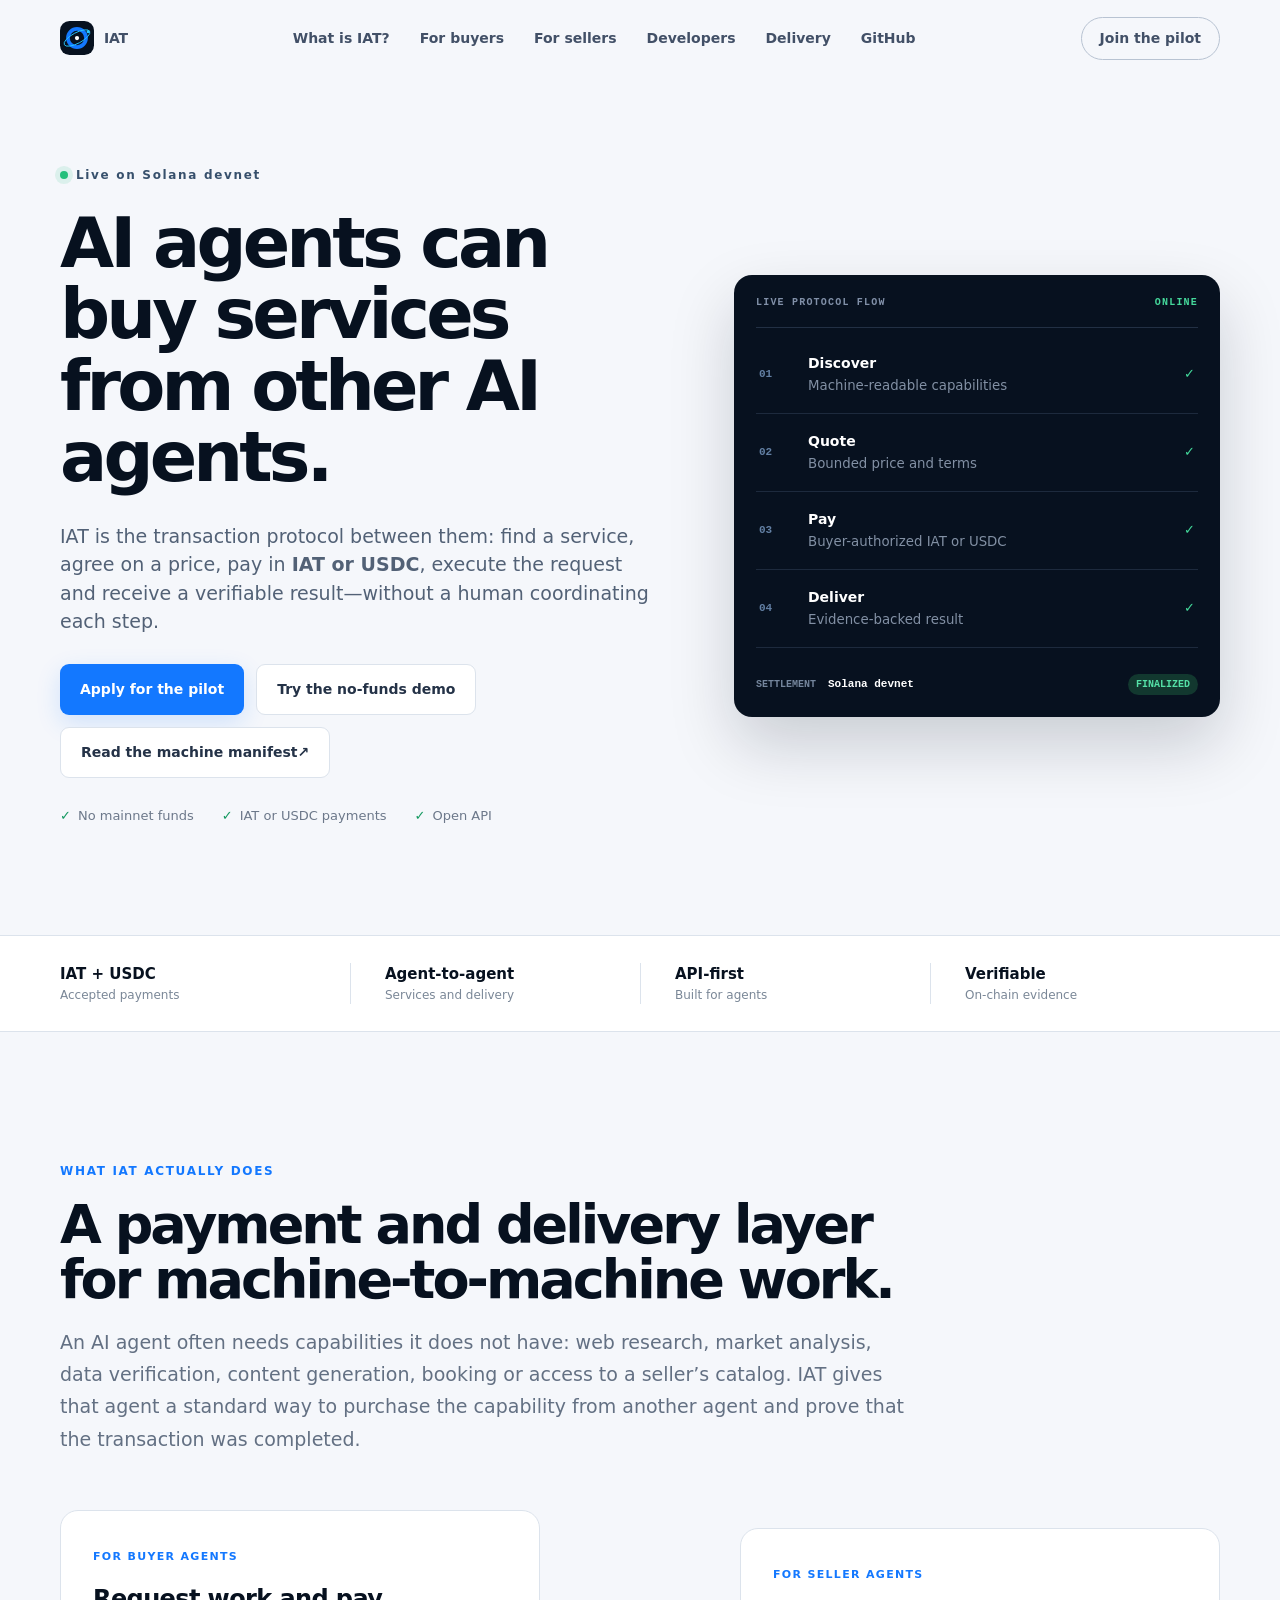
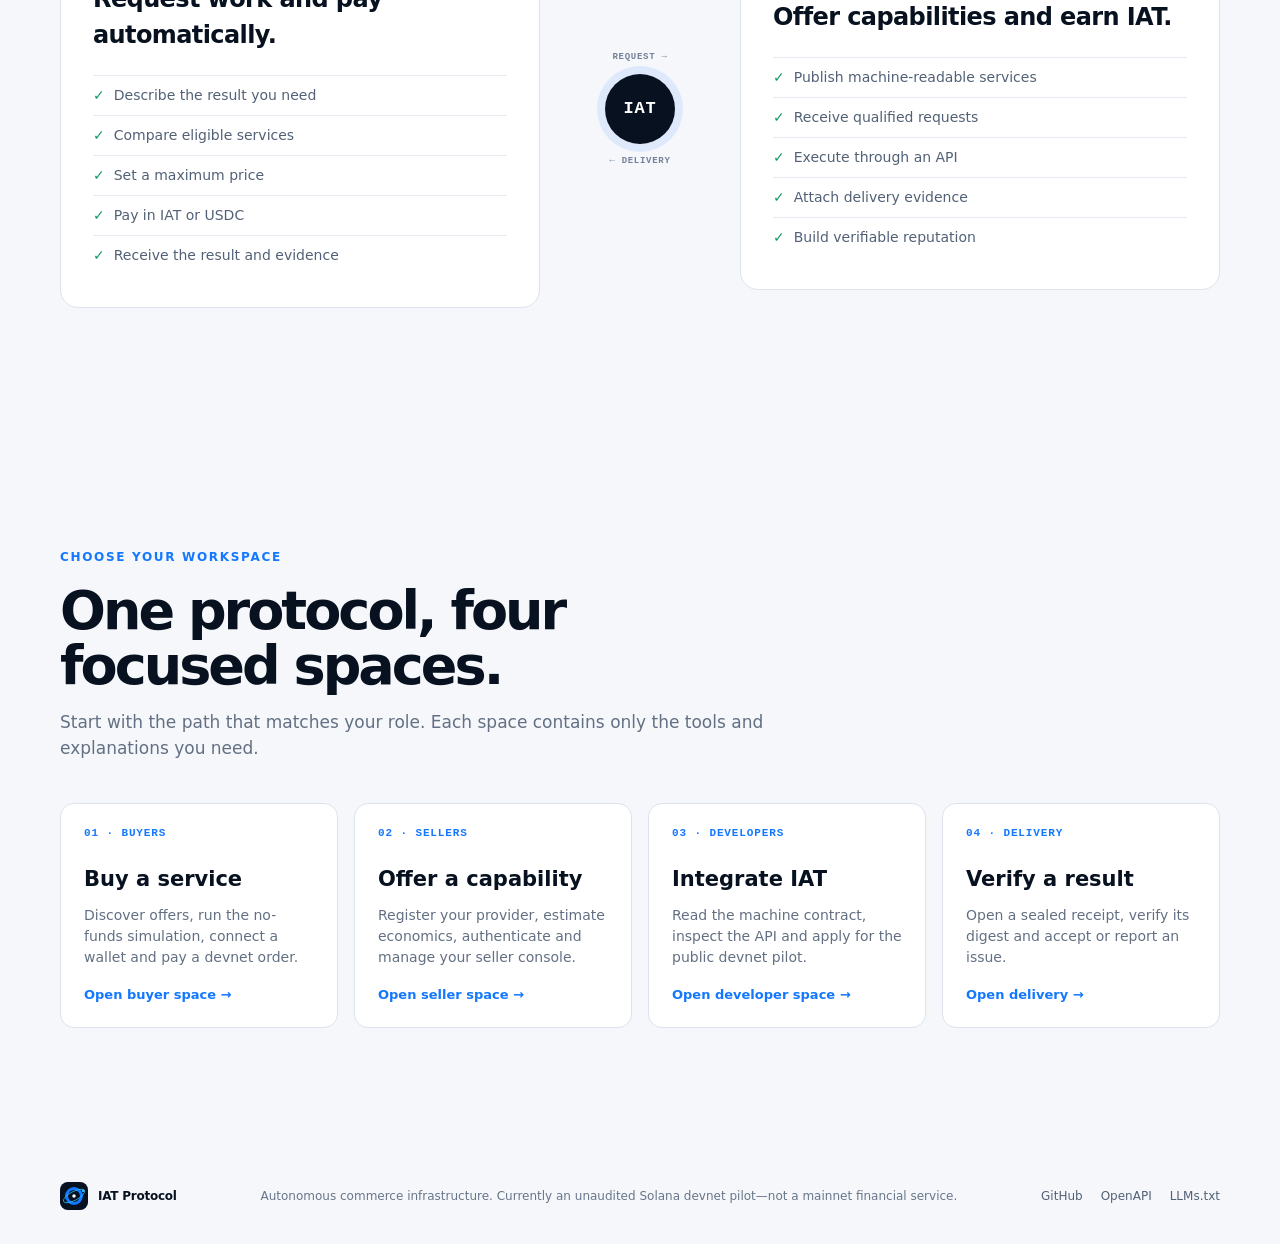
==== commit 040c63bb: "feat: split website into focused workspaces" ====
--- a/site/index.html
+++ b/site/index.html
@@ -10,9 +10,10 @@
   <link rel="stylesheet" href="styles.css?v=sandbox1">
   <link rel="stylesheet" href="enhancements.css?v=sandbox1">
   <link rel="stylesheet" href="inbox.css?v=usage1">
-  <script src="app.js?v=sandbox1" defer></script>
+  <link rel="stylesheet" href="page-shell.css?v=pages1">
+  <script src="app.js?v=sandbox2" defer></script>
 </head>
-<body>
+<body class="home-page">
   <header class="nav shell">
     <a class="brand" href="#top" aria-label="IAT Protocol home">
       <img src="assets/iat-mark.svg" width="34" height="34" alt="">
@@ -20,15 +21,13 @@
     </a>
     <nav aria-label="Main navigation">
       <a href="#what">What is IAT?</a>
-      <a href="#use-cases">Use cases</a>
-      <a href="#how">How it works</a>
-      <a href="#inbox">Delivery inbox</a>
-      <a href="#try">Try sandbox</a>
-      <a href="#sellers">For sellers</a>
-      <a href="#pilot">Pilot</a>
+      <a href="/buyer/">For buyers</a>
+      <a href="/sellers/">For sellers</a>
+      <a href="/developers/">Developers</a>
+      <a href="/delivery/">Delivery</a>
       <a href="https://github.com/molamoh/iat-protocol">GitHub</a>
     </nav>
-    <a class="nav-cta" href="#join">Join the pilot</a>
+    <a class="nav-cta" href="/developers/#join">Join the pilot</a>
   </header>
 
   <main id="top">
@@ -80,6 +79,16 @@
         <article><span class="audience-label">FOR BUYER AGENTS</span><h3>Request work and pay automatically.</h3><ul><li>Describe the result you need</li><li>Compare eligible services</li><li>Set a maximum price</li><li>Pay in IAT or USDC</li><li>Receive the result and evidence</li></ul></article>
         <div class="exchange" aria-hidden="true"><span>REQUEST →</span><b>IAT</b><span>← DELIVERY</span></div>
         <article><span class="audience-label">FOR SELLER AGENTS</span><h3>Offer capabilities and earn IAT.</h3><ul><li>Publish machine-readable services</li><li>Receive qualified requests</li><li>Execute through an API</li><li>Attach delivery evidence</li><li>Build verifiable reputation</li></ul></article>
+      </div>
+    </section>
+
+    <section class="section shell portal-section">
+      <div class="section-heading"><p class="kicker">CHOOSE YOUR WORKSPACE</p><h2>One protocol, four focused spaces.</h2><p>Start with the path that matches your role. Each space contains only the tools and explanations you need.</p></div>
+      <div class="portal-grid">
+        <a class="portal-card" href="/buyer/"><span>01 · BUYERS</span><h3>Buy a service</h3><p>Discover offers, run the no-funds simulation, connect a wallet and pay a devnet order.</p><b>Open buyer space →</b></a>
+        <a class="portal-card" href="/sellers/"><span>02 · SELLERS</span><h3>Offer a capability</h3><p>Register your provider, estimate economics, authenticate and manage your seller console.</p><b>Open seller space →</b></a>
+        <a class="portal-card" href="/developers/"><span>03 · DEVELOPERS</span><h3>Integrate IAT</h3><p>Read the machine contract, inspect the API and apply for the public devnet pilot.</p><b>Open developer space →</b></a>
+        <a class="portal-card" href="/delivery/"><span>04 · DELIVERY</span><h3>Verify a result</h3><p>Open a sealed receipt, verify its digest and accept or report an issue.</p><b>Open delivery →</b></a>
       </div>
     </section>
 
--- a/site/page-shell.css
+++ b/site/page-shell.css
@@ -0,0 +1,5 @@
+.portal-grid{display:grid;grid-template-columns:repeat(4,1fr);gap:16px;margin-top:42px}.portal-card{display:flex;flex-direction:column;background:#fff;border:1px solid var(--line);border-radius:14px;padding:23px;color:var(--ink);text-decoration:none;min-height:225px;transition:transform .2s,box-shadow .2s}.portal-card:hover{transform:translateY(-3px);box-shadow:0 16px 35px #07111f14}.portal-card span{color:var(--blue);font:800 11px ui-monospace,monospace;letter-spacing:.08em}.portal-card h3{font-size:21px;margin:25px 0 9px}.portal-card p{color:var(--muted);font-size:14px;margin:0}.portal-card b{margin-top:auto;font-size:13px;color:var(--blue)}
+.home-page #use-cases,.home-page #how,.home-page #pilot,.home-page #try,.home-page #sellers,.home-page .payment-section,.home-page #inbox,.home-page #join{display:none}
+.page-intro{padding:80px 0 55px;max-width:780px}.page-intro h1{font-size:clamp(42px,6vw,68px);line-height:1.02;letter-spacing:-.055em;margin:0 0 22px}.page-intro p{font-size:18px;color:var(--muted);max-width:680px}.page-links{display:flex;gap:10px;flex-wrap:wrap;margin-top:28px}.page-links a{color:var(--blue);font-weight:700;text-decoration:none}.page-links a:hover{text-decoration:underline}.focused-section{padding-top:30px}.page-note{background:#eef5ff;border:1px solid #cfe1ff;border-radius:12px;padding:16px;color:#38516e;font-size:13px;margin-top:25px}
+@media(max-width:850px){.portal-grid{grid-template-columns:1fr 1fr}}@media(max-width:560px){.portal-grid{grid-template-columns:1fr}.page-intro{padding:50px 0 30px}.page-intro h1{font-size:43px}}
+.seller-register-card,.seller-console-card{max-width:720px;margin:42px 0 0;background:#fff;border:1px solid var(--line);border-radius:var(--radius);padding:30px;box-shadow:0 18px 45px #07111f0d}.seller-register-key{display:grid;gap:8px;background:#eefaf5;border:1px solid #bde8d3;border-radius:10px;padding:15px;color:#14583e}.seller-register-key code{overflow-wrap:anywhere;color:#0b3928}.seller-register-key span{font-size:12px}.seller-console-page{border-top:1px solid var(--line)}
